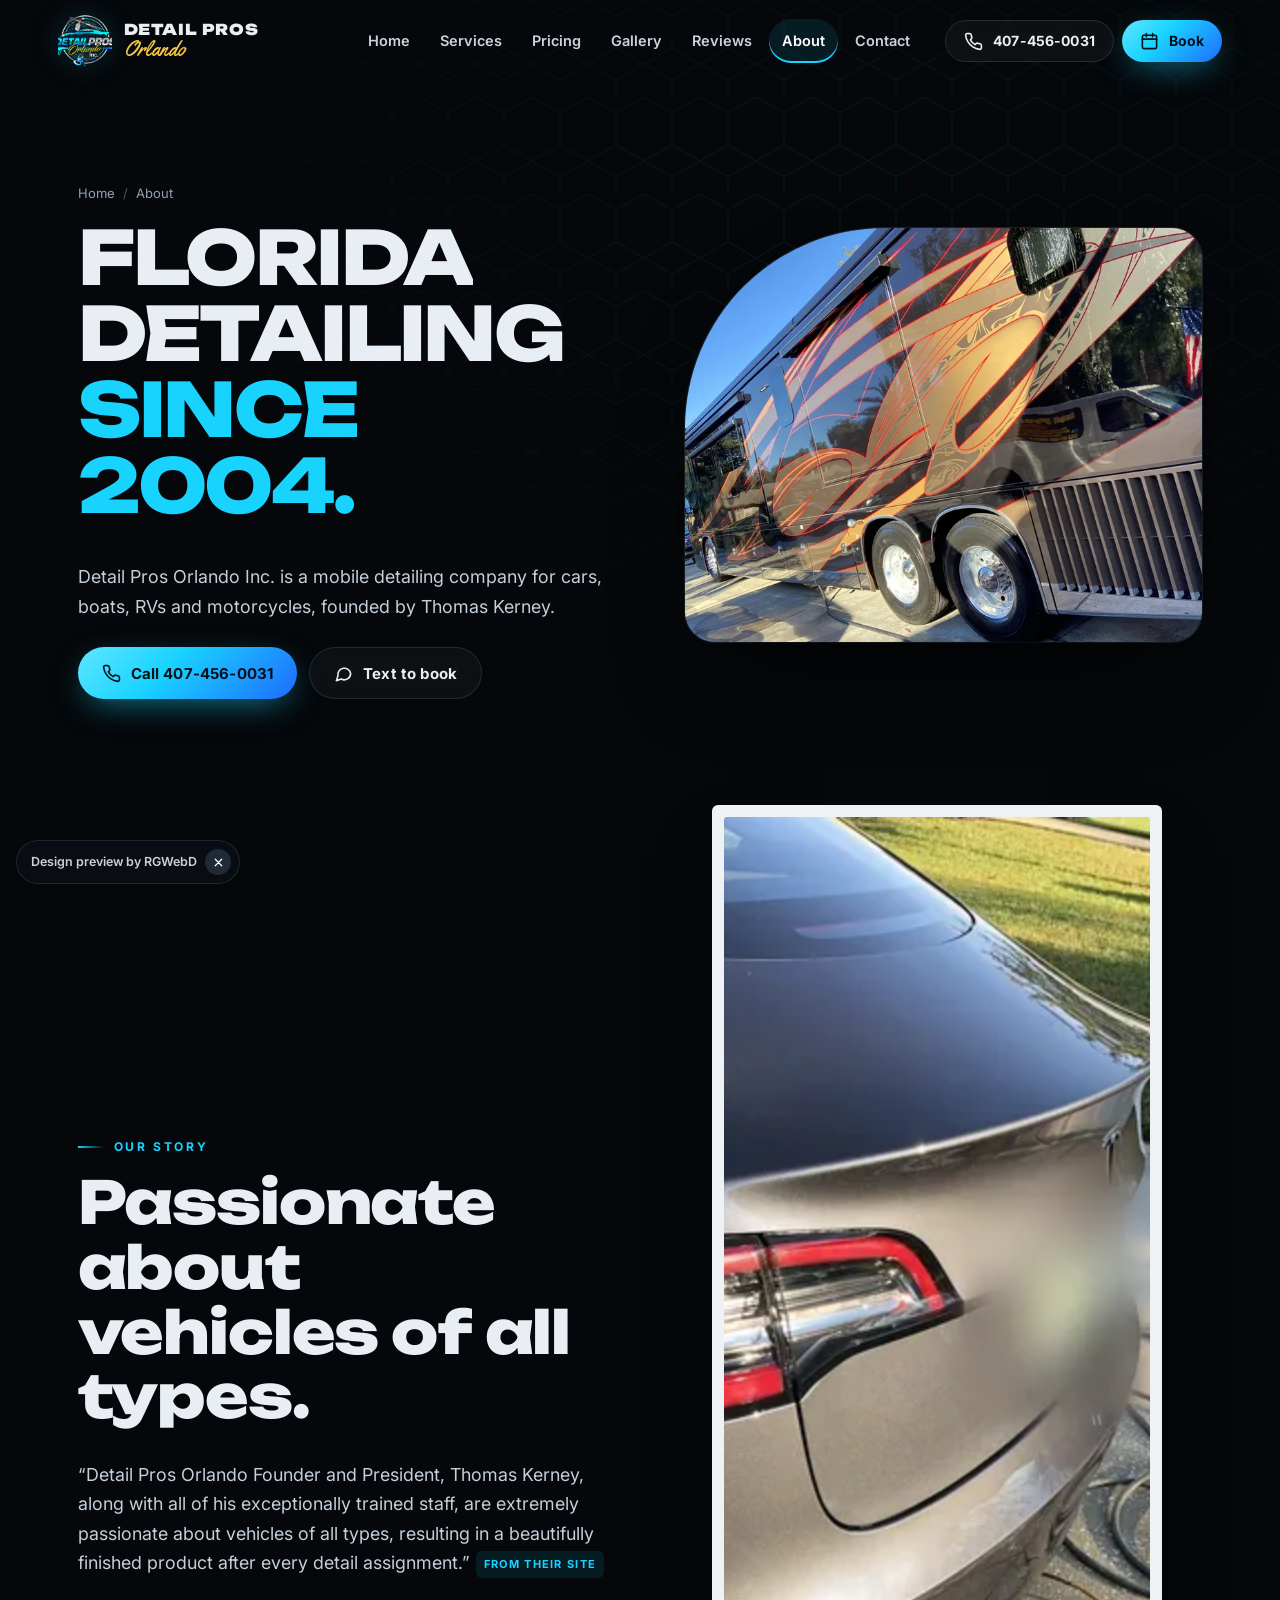
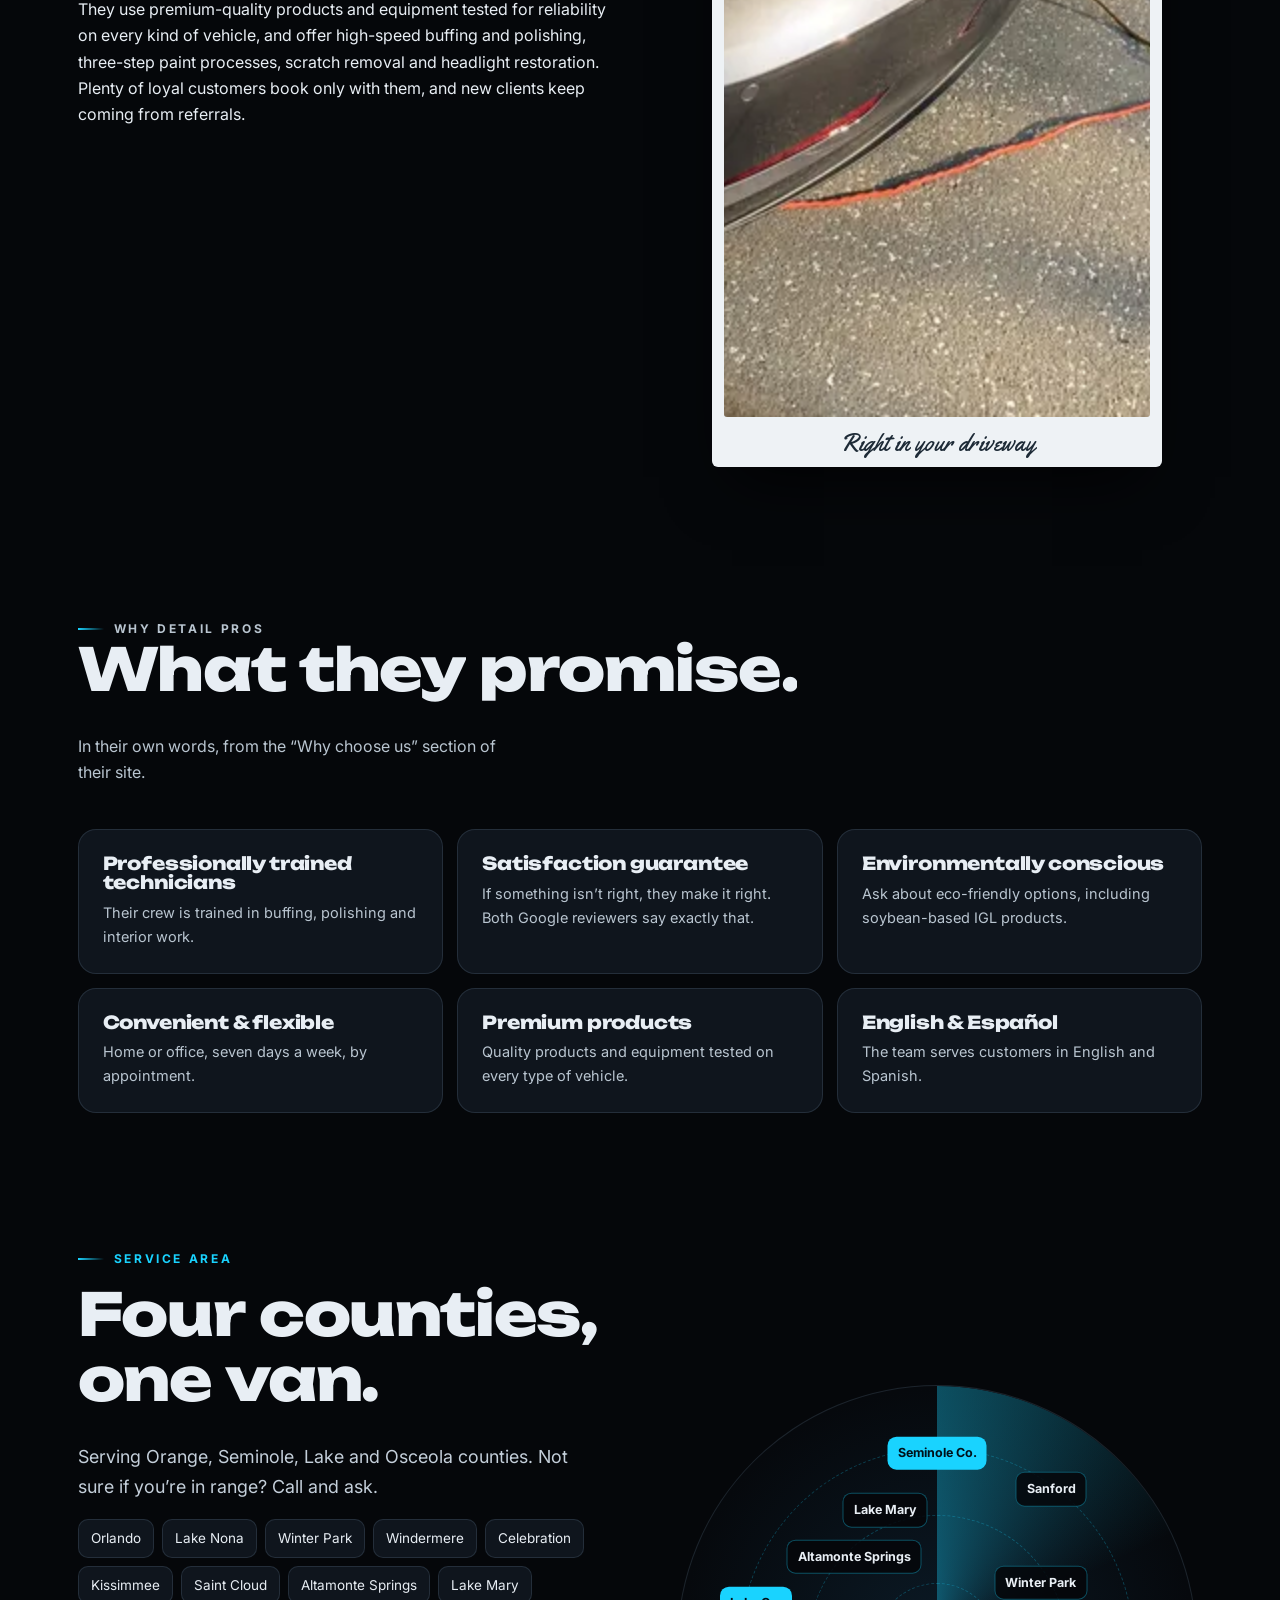
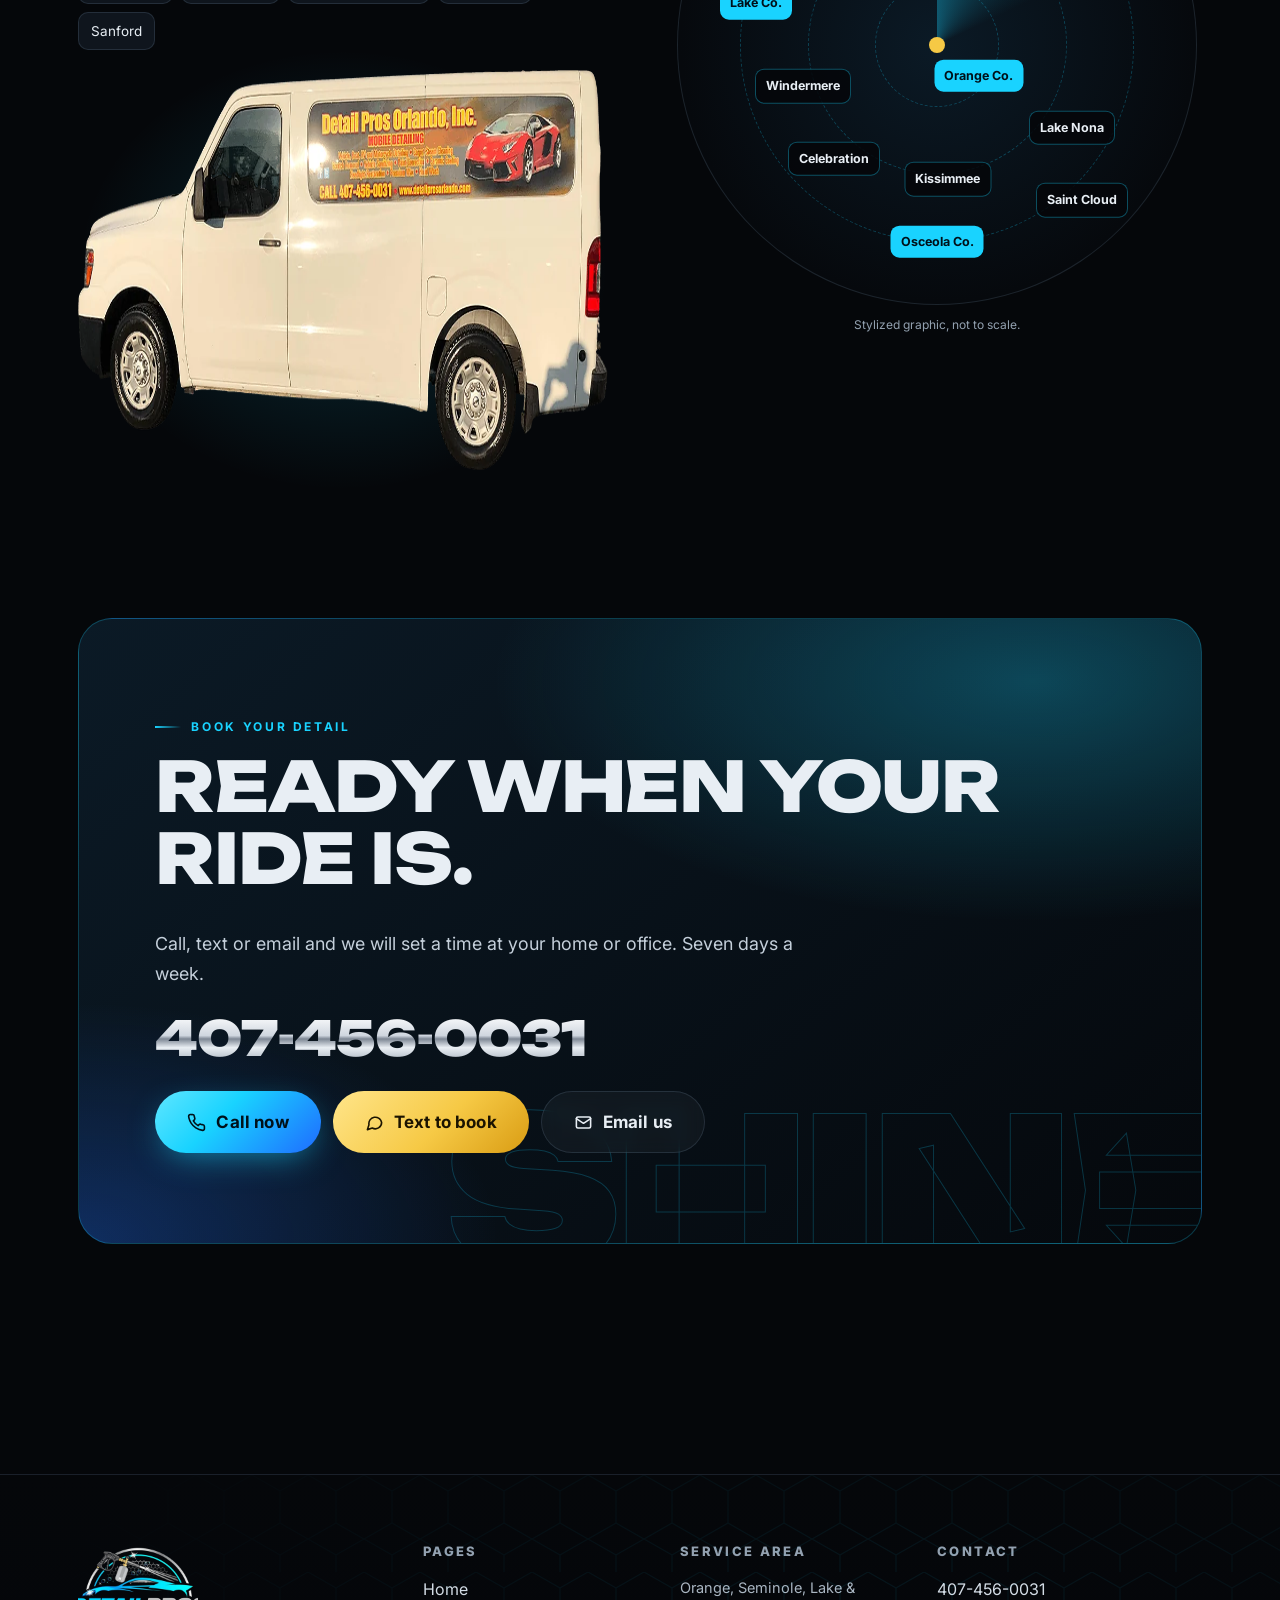
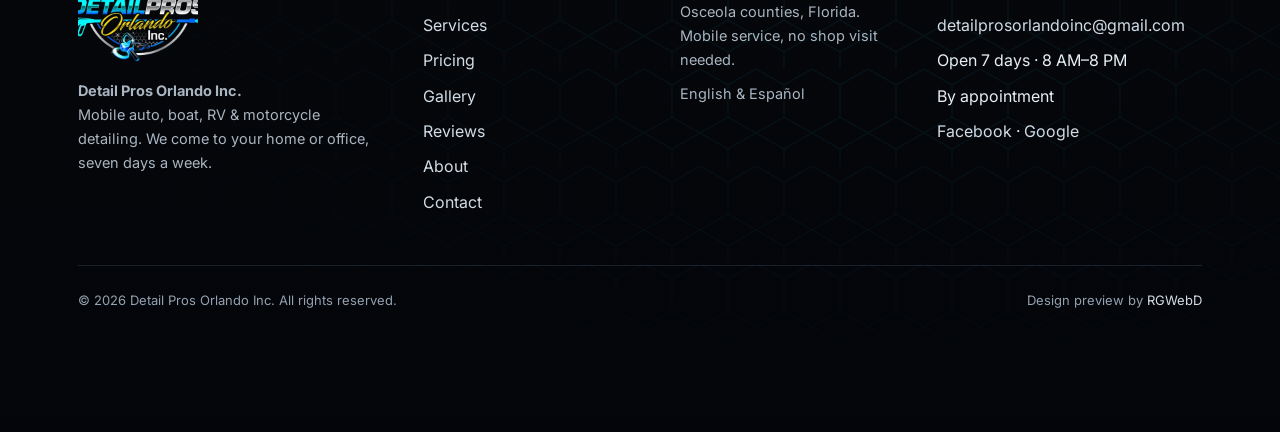
==== about.html @ 8eec7424 "Detail Pros Orlando redesign: first build" ====
<!doctype html><html lang="en"><head><meta charset="utf-8"><meta name="viewport" content="width=device-width,initial-scale=1,viewport-fit=cover">
<title>About Detail Pros Orlando Inc. | Mobile Detailing Since 2004</title><meta name="description" content="Detail Pros Orlando Inc., founded by Thomas Kerney, has offered mobile auto, boat, RV and motorcycle detailing in Florida since 2004, serving Orange, Seminole, Lake and Osceola counties."><link rel="canonical" href="https://rgwebd.github.io/detailprosorlando/about.html">
<meta name="theme-color" content="#05070a"><meta property="og:type" content="website"><meta property="og:site_name" content="Detail Pros Orlando Inc."><meta property="og:title" content="About Detail Pros Orlando Inc. | Mobile Detailing Since 2004"><meta property="og:description" content="Detail Pros Orlando Inc., founded by Thomas Kerney, has offered mobile auto, boat, RV and motorcycle detailing in Florida since 2004, serving Orange, Seminole, Lake and Osceola counties."><meta property="og:url" content="https://rgwebd.github.io/detailprosorlando/about.html"><meta property="og:image" content="https://rgwebd.github.io/detailprosorlando/assets/og-image.jpg"><meta property="og:image:width" content="1200"><meta property="og:image:height" content="630">
<meta name="twitter:card" content="summary_large_image"><meta name="twitter:title" content="About Detail Pros Orlando Inc. | Mobile Detailing Since 2004"><meta name="twitter:description" content="Detail Pros Orlando Inc., founded by Thomas Kerney, has offered mobile auto, boat, RV and motorcycle detailing in Florida since 2004, serving Orange, Seminole, Lake and Osceola counties."><meta name="twitter:image" content="https://rgwebd.github.io/detailprosorlando/assets/og-image.jpg">
<link rel="icon" href="favicon.ico" sizes="any"><link rel="icon" type="image/png" sizes="32x32" href="assets/brand/fav-32.png"><link rel="apple-touch-icon" href="apple-touch-icon.png">
<link rel="preconnect" href="https://fonts.googleapis.com"><link rel="preconnect" href="https://fonts.gstatic.com" crossorigin><link href="https://fonts.googleapis.com/css2?family=Inter:wght@400;500;600;700;800&family=Unbounded:wght@600;700;800;900&family=Yellowtail&display=swap" rel="stylesheet"><link rel="stylesheet" href="assets/styles.css"></head><body><a class="skip" href="#main">Skip to content</a><div class="prog" aria-hidden="true"></div>
<header class="hdr"><div class="hdr-in"><a class="brand" href="index.html" aria-label="Detail Pros Orlando Inc. home"><img src="assets/brand/logo-160.webp" width="160" height="160" alt="Detail Pros Orlando Inc. emblem"><span><b>DETAIL PROS</b><i>Orlando</i></span></a>
<nav class="nav" aria-label="Main"><a href="index.html">Home</a><a href="services.html">Services</a><a href="pricing.html">Pricing</a><a href="gallery.html">Gallery</a><a href="reviews.html">Reviews</a><a href="about.html" aria-current=page>About</a><a href="contact.html">Contact</a></nav><div class="ctas"><a class="btn sm gh" href="tel:+14074560031"><svg viewBox="0 0 24 24" fill="none" stroke="currentColor" stroke-width="2" stroke-linecap="round" stroke-linejoin="round" aria-hidden="true"><path d="M22 16.9v3a2 2 0 0 1-2.2 2 19.8 19.8 0 0 1-8.6-3.1 19.5 19.5 0 0 1-6-6A19.8 19.8 0 0 1 2.1 4.2 2 2 0 0 1 4.1 2h3a2 2 0 0 1 2 1.7c.1 1 .4 1.9.7 2.8a2 2 0 0 1-.5 2.1L8 9.9a16 16 0 0 0 6 6l1.3-1.3a2 2 0 0 1 2.1-.4c.9.3 1.8.6 2.8.7a2 2 0 0 1 1.7 2z"/></svg><span>407-456-0031</span></a><a class="btn sm pri" href="contact.html#quote"><svg viewBox="0 0 24 24" fill="none" stroke="currentColor" stroke-width="2" stroke-linecap="round" stroke-linejoin="round" aria-hidden="true"><rect x="3" y="4" width="18" height="17" rx="2"/><path d="M3 9h18M8 2v4M16 2v4"/></svg><span>Book</span></a></div>
<button class="burger" aria-label="Menu" aria-expanded="false" aria-controls="mnav"><span></span><span></span><span></span></button></div></header>
<div class="mnav" id="mnav"><a class="ml" href="index.html">Home</a><a class="ml" href="services.html">Services</a><a class="ml" href="pricing.html">Pricing</a><a class="ml" href="gallery.html">Gallery</a><a class="ml" href="reviews.html">Reviews</a><a class="ml" href="about.html" aria-current=page>About</a><a class="ml" href="contact.html">Contact</a><div class="ctas"><a class="btn mag pri" href="tel:+14074560031"><svg viewBox="0 0 24 24" fill="none" stroke="currentColor" stroke-width="2" stroke-linecap="round" stroke-linejoin="round" aria-hidden="true"><path d="M22 16.9v3a2 2 0 0 1-2.2 2 19.8 19.8 0 0 1-8.6-3.1 19.5 19.5 0 0 1-6-6A19.8 19.8 0 0 1 2.1 4.2 2 2 0 0 1 4.1 2h3a2 2 0 0 1 2 1.7c.1 1 .4 1.9.7 2.8a2 2 0 0 1-.5 2.1L8 9.9a16 16 0 0 0 6 6l1.3-1.3a2 2 0 0 1 2.1-.4c.9.3 1.8.6 2.8.7a2 2 0 0 1 1.7 2z"/></svg><span>Call 407-456-0031</span></a><a class="btn mag gh" href="sms:+14074560031?&body=Hi%20Detail%20Pros%21%20I%27d%20like%20to%20book%20a%20mobile%20detail.%20Vehicle%3A%20"><svg viewBox="0 0 24 24" fill="none" stroke="currentColor" stroke-width="2" stroke-linecap="round" stroke-linejoin="round" aria-hidden="true"><path d="M21 12a8 8 0 0 1-11.8 7L3 21l2-6.2A8 8 0 1 1 21 12z"/></svg><span>Text to book</span></a></div></div><main id="main"><section class="ph"><div class="hex" aria-hidden="true"></div><div class="wrap"><div><ol class="crumbs"><li><a href="index.html">Home</a></li><li aria-current="page">About</li></ol>
<h1 class="split-t">Florida detailing <span class="cy">since 2004.</span></h1><p class="lead" data-r style="--d:.2s">Detail Pros Orlando Inc. is a mobile detailing company for cars, boats, RVs and motorcycles, founded by Thomas Kerney.</p><div class="ctas" style="display:flex;flex-wrap:wrap;gap:12px;margin-top:26px"><a class="btn mag pri" href="tel:+14074560031"><svg viewBox="0 0 24 24" fill="none" stroke="currentColor" stroke-width="2" stroke-linecap="round" stroke-linejoin="round" aria-hidden="true"><path d="M22 16.9v3a2 2 0 0 1-2.2 2 19.8 19.8 0 0 1-8.6-3.1 19.5 19.5 0 0 1-6-6A19.8 19.8 0 0 1 2.1 4.2 2 2 0 0 1 4.1 2h3a2 2 0 0 1 2 1.7c.1 1 .4 1.9.7 2.8a2 2 0 0 1-.5 2.1L8 9.9a16 16 0 0 0 6 6l1.3-1.3a2 2 0 0 1 2.1-.4c.9.3 1.8.6 2.8.7a2 2 0 0 1 1.7 2z"/></svg><span>Call 407-456-0031</span></a><a class="btn mag gh" href="sms:+14074560031?&body=Hi%20Detail%20Pros%21%20I%27d%20like%20to%20book%20a%20mobile%20detail.%20Vehicle%3A%20"><svg viewBox="0 0 24 24" fill="none" stroke="currentColor" stroke-width="2" stroke-linecap="round" stroke-linejoin="round" aria-hidden="true"><path d="M21 12a8 8 0 0 1-11.8 7L3 21l2-6.2A8 8 0 1 1 21 12z"/></svg><span>Text to book</span></a></div></div>
<div class="phf" data-r="zoom"><img src="assets/img/w24-1600.webp" srcset="assets/img/w24-800.webp 800w, assets/img/w24-1600.webp 1600w" sizes="(max-width:1000px) 100vw, 50vw" width="1600" height="1200" alt="Copper and black swoosh graphics on a motorhome, freshly polished" fetchpriority="high" decoding="async" ></div></div></section>
<section class="sec" style="padding-top:20px"><div class="wrap split"><div data-r><p class="eb">Our story</p><h2 class="split-t">Passionate about vehicles of all types.</h2>
<p class="lead">“Detail Pros Orlando Founder and President, Thomas Kerney, along with all of his exceptionally trained staff, are extremely passionate about vehicles of all types, resulting in a beautifully finished product after every detail assignment.”<span class="fchip">From their site</span></p>
<p>They use premium-quality products and equipment tested for reliability on every kind of vehicle, and offer high-speed buffing and polishing, three-step paint processes, scratch removal and headlight restoration. Plenty of loyal customers book only with them, and new clients keep coming from referrals.</p></div>
<figure class="polaroid" data-r="zoom"><img src="assets/img/w28-1600.webp" srcset="assets/img/w28-800.webp 800w, assets/img/w28-1600.webp 1600w" sizes="(max-width:1000px) 90vw, 45vw" width="1600" height="1200" alt="Grey Tesla Model 3 with hoses and detailing gear on the driveway" loading="lazy" decoding="async" ><figcaption>Right in your driveway</figcaption></figure></div></section>
<section class="sec" style="padding-top:0"><div class="wrap"><div class="ttl"><div><p class="eb">Why Detail Pros</p><h2 class="split-t">What they promise.</h2></div><p>In their own words, from the “Why choose us” section of their site.</p></div><div class="why"><div data-r style="--d:0.00s"><h3>Professionally trained technicians</h3><p>Their crew is trained in buffing, polishing and interior work.</p></div><div data-r style="--d:0.06s"><h3>Satisfaction guarantee</h3><p>If something isn’t right, they make it right. Both Google reviewers say exactly that.</p></div><div data-r style="--d:0.12s"><h3>Environmentally conscious</h3><p>Ask about eco-friendly options, including soybean-based IGL products.</p></div><div data-r style="--d:0.18s"><h3>Convenient & flexible</h3><p>Home or office, seven days a week, by appointment.</p></div><div data-r style="--d:0.24s"><h3>Premium products</h3><p>Quality products and equipment tested on every type of vehicle.</p></div><div data-r style="--d:0.30s"><h3>English & Español</h3><p>The team serves customers in English and Spanish.</p></div></div></div></section>
<section class="sec" style="padding-top:0"><div class="wrap split"><div><p class="eb">Service area</p><h2 class="split-t">Four counties, one van.</h2><p class="lead">Serving Orange, Seminole, Lake and Osceola counties. Not sure if you’re in range? Call and ask.</p><ul class="cities"><li>Orlando</li><li>Lake Nona</li><li>Winter Park</li><li>Windermere</li><li>Celebration</li><li>Kissimmee</li><li>Saint Cloud</li><li>Altamonte Springs</li><li>Lake Mary</li><li>Sanford</li></ul>
<div class="vanpic" data-r><img src="assets/img/van-1000.webp" width="1000" height="400" alt="The white Detail Pros Orlando mobile detailing van" loading="lazy"></div></div>
<div data-r="zoom"><div class="radar" role="img" aria-label="Stylized service area graphic showing Orange, Seminole, Lake and Osceola counties around Orlando"><span class="rg" style="--i:12%"></span><span class="rg" style="--i:25%"></span><span class="rg" style="--i:38%"></span><span class="sw"></span><span class="ctr"></span><span class="ct co" style="--x:50%;--y:13%">Seminole Co.</span><span class="ct co" style="--x:15%;--y:42%">Lake Co.</span><span class="ct co" style="--x:58%;--y:56%">Orange Co.</span><span class="ct co" style="--x:50%;--y:88%">Osceola Co.</span><span class="ct" style="--x:72%;--y:20%">Sanford</span><span class="ct" style="--x:40%;--y:24%">Lake Mary</span><span class="ct" style="--x:34%;--y:33%">Altamonte Springs</span><span class="ct" style="--x:70%;--y:38%">Winter Park</span><span class="ct" style="--x:24%;--y:58%">Windermere</span><span class="ct" style="--x:76%;--y:66%">Lake Nona</span><span class="ct" style="--x:30%;--y:72%">Celebration</span><span class="ct" style="--x:52%;--y:76%">Kissimmee</span><span class="ct" style="--x:78%;--y:80%">Saint Cloud</span></div><p class="radar-cap">Stylized graphic, not to scale.</p></div></div></section>
<section class="sec" style="padding-top:0"><div class="wrap"><div class="cta" data-r="zoom"><canvas class="beads" data-n="55" aria-hidden="true"></canvas><span class="ghost" aria-hidden="true">SHINE</span>
<p class="eb">Book your detail</p><h2>Ready when your ride is.</h2><p class="lead">Call, text or email and we will set a time at your home or office. Seven days a week.</p><a class="big chrome" href="tel:+14074560031">407-456-0031</a>
<div class="ctas"><a class="btn mag pri xl" href="tel:+14074560031"><svg viewBox="0 0 24 24" fill="none" stroke="currentColor" stroke-width="2" stroke-linecap="round" stroke-linejoin="round" aria-hidden="true"><path d="M22 16.9v3a2 2 0 0 1-2.2 2 19.8 19.8 0 0 1-8.6-3.1 19.5 19.5 0 0 1-6-6A19.8 19.8 0 0 1 2.1 4.2 2 2 0 0 1 4.1 2h3a2 2 0 0 1 2 1.7c.1 1 .4 1.9.7 2.8a2 2 0 0 1-.5 2.1L8 9.9a16 16 0 0 0 6 6l1.3-1.3a2 2 0 0 1 2.1-.4c.9.3 1.8.6 2.8.7a2 2 0 0 1 1.7 2z"/></svg><span>Call now</span></a><a class="btn mag gold xl" href="sms:+14074560031?&body=Hi%20Detail%20Pros%21%20I%27d%20like%20to%20book%20a%20mobile%20detail.%20Vehicle%3A%20"><svg viewBox="0 0 24 24" fill="none" stroke="currentColor" stroke-width="2" stroke-linecap="round" stroke-linejoin="round" aria-hidden="true"><path d="M21 12a8 8 0 0 1-11.8 7L3 21l2-6.2A8 8 0 1 1 21 12z"/></svg><span>Text to book</span></a><a class="btn gh xl" href="mailto:detailprosorlandoinc@gmail.com?subject=Mobile%20detail%20request"><svg viewBox="0 0 24 24" fill="none" stroke="currentColor" stroke-width="2" stroke-linecap="round" stroke-linejoin="round" aria-hidden="true"><rect x="3" y="5" width="18" height="14" rx="2"/><path d="M3 7l9 6 9-6"/></svg><span>Email us</span></a></div></div></div></section></main><footer class="ft"><div class="hex" aria-hidden="true"></div><div class="wrap"><div class="ft-g">
<div><img class="lg" src="assets/brand/logo-360.webp" width="360" height="360" alt="Detail Pros Orlando Inc. logo" loading="lazy"><p><b>Detail Pros Orlando Inc.</b><br>Mobile auto, boat, RV &amp; motorcycle detailing. We come to your home or office, seven days a week.</p></div>
<div><h4>Pages</h4><ul><li><a href="index.html">Home</a></li><li><a href="services.html">Services</a></li><li><a href="pricing.html">Pricing</a></li><li><a href="gallery.html">Gallery</a></li><li><a href="reviews.html">Reviews</a></li><li><a href="about.html">About</a></li><li><a href="contact.html">Contact</a></li></ul></div>
<div><h4>Service area</h4><p>Orange, Seminole, Lake &amp; Osceola counties, Florida. Mobile service, no shop visit needed.</p><p>English &amp; Español</p></div>
<div><h4>Contact</h4><ul><li><a href="tel:+14074560031">407-456-0031</a></li><li><a href="mailto:detailprosorlandoinc@gmail.com">detailprosorlandoinc@gmail.com</a></li><li>Open 7 days · 8 AM–8 PM</li><li>By appointment</li><li><a href="https://www.facebook.com/p/Detail-Pros-Orlando-Inc-100091688833386/" rel="noopener" target="_blank">Facebook</a> · <a href="https://www.google.com/maps/place/?q=place_id:ChIJybDPJlnRWkIROPiOTczLTPM" rel="noopener" target="_blank">Google</a></li></ul></div>
</div><div class="ft-b"><span>© <span data-yr>2026</span> Detail Pros Orlando Inc. All rights reserved.</span><span>Design preview by <a href="https://github.com/RGWebD" rel="noopener">RGWebD</a></span></div></div></footer>
<div class="mbar" aria-label="Quick contact"><a class="btn mag pri" href="tel:+14074560031"><svg viewBox="0 0 24 24" fill="none" stroke="currentColor" stroke-width="2" stroke-linecap="round" stroke-linejoin="round" aria-hidden="true"><path d="M22 16.9v3a2 2 0 0 1-2.2 2 19.8 19.8 0 0 1-8.6-3.1 19.5 19.5 0 0 1-6-6A19.8 19.8 0 0 1 2.1 4.2 2 2 0 0 1 4.1 2h3a2 2 0 0 1 2 1.7c.1 1 .4 1.9.7 2.8a2 2 0 0 1-.5 2.1L8 9.9a16 16 0 0 0 6 6l1.3-1.3a2 2 0 0 1 2.1-.4c.9.3 1.8.6 2.8.7a2 2 0 0 1 1.7 2z"/></svg><span>Call</span></a><a class="btn mag gold" href="sms:+14074560031?&body=Hi%20Detail%20Pros%21%20I%27d%20like%20to%20book%20a%20mobile%20detail.%20Vehicle%3A%20"><svg viewBox="0 0 24 24" fill="none" stroke="currentColor" stroke-width="2" stroke-linecap="round" stroke-linejoin="round" aria-hidden="true"><path d="M21 12a8 8 0 0 1-11.8 7L3 21l2-6.2A8 8 0 1 1 21 12z"/></svg><span>Text to book</span></a></div>
<div class="demo" role="note">Design preview by RGWebD <button type="button" aria-label="Dismiss preview note"><svg viewBox="0 0 24 24" fill="none" stroke="currentColor" stroke-width="2.2" stroke-linecap="round" aria-hidden="true"><path d="M6 6l12 12M18 6L6 18"/></svg></button></div>
<script>document.querySelectorAll('[data-yr]').forEach(function(s){s.textContent=new Date().getFullYear()})</script>
<script src="assets/script.js" defer></script><script type="application/ld+json">{"@context": "https://schema.org", "@type": "AutoWash", "@id": "https://rgwebd.github.io/detailprosorlando/#business", "name": "Detail Pros Orlando Inc.", "url": "https://rgwebd.github.io/detailprosorlando/", "description": "Mobile auto, boat, RV and motorcycle detailing that comes to your home or office in the Orlando area, seven days a week.", "telephone": "+1-407-456-0031", "email": "detailprosorlandoinc@gmail.com", "logo": "https://rgwebd.github.io/detailprosorlando/assets/brand/logo-512.png", "image": ["https://rgwebd.github.io/detailprosorlando/assets/og-image.jpg", "https://rgwebd.github.io/detailprosorlando/assets/img/w19-1600.webp"], "address": {"@type": "PostalAddress", "addressLocality": "Orlando", "addressRegion": "FL", "addressCountry": "US"}, "areaServed": [{"@type": "AdministrativeArea", "name": "Orange County, FL"}, {"@type": "AdministrativeArea", "name": "Seminole County, FL"}, {"@type": "AdministrativeArea", "name": "Lake County, FL"}, {"@type": "AdministrativeArea", "name": "Osceola County, FL"}, {"@type": "City", "name": "Orlando, FL"}, {"@type": "City", "name": "Lake Nona, FL"}, {"@type": "City", "name": "Winter Park, FL"}, {"@type": "City", "name": "Windermere, FL"}, {"@type": "City", "name": "Celebration, FL"}, {"@type": "City", "name": "Kissimmee, FL"}, {"@type": "City", "name": "Saint Cloud, FL"}, {"@type": "City", "name": "Altamonte Springs, FL"}, {"@type": "City", "name": "Lake Mary, FL"}, {"@type": "City", "name": "Sanford, FL"}], "openingHoursSpecification": [{"@type": "OpeningHoursSpecification", "dayOfWeek": ["Monday", "Tuesday", "Wednesday", "Thursday", "Friday", "Saturday", "Sunday"], "opens": "08:00", "closes": "20:00"}], "sameAs": ["https://www.facebook.com/p/Detail-Pros-Orlando-Inc-100091688833386/", "https://www.google.com/maps/place/?q=place_id:ChIJybDPJlnRWkIROPiOTczLTPM"], "knowsLanguage": ["en", "es"], "paymentAccepted": "Credit card, debit card, NFC mobile payments", "foundingDate": "2004", "founder": {"@type": "Person", "name": "Thomas Kerney", "jobTitle": "Founder and President"}, "priceRange": "$16–$279.95"}</script><script type="application/ld+json">{"@context": "https://schema.org", "@type": "BreadcrumbList", "itemListElement": [{"@type": "ListItem", "position": 1, "name": "Home", "item": "https://rgwebd.github.io/detailprosorlando/"}, {"@type": "ListItem", "position": 2, "name": "About", "item": "https://rgwebd.github.io/detailprosorlando/about.html"}]}</script></body></html>
---- assets/styles.css ----
/* Detail Pros Orlando – RGWebD premium redesign. Gloss black · electric cyan · chrome · Orlando gold */
:root{--ink:#05070a;--ink2:#0a0e14;--panel:#0f151d;--panel2:#141c26;--line:rgba(160,200,230,.14);--cyan:#19d3ff;--blue:#1f6bff;--gold:#f6c945;--chrome:#cfd6df;--tx:#e8eef4;--mu:#93a1b0;
--fd:'Unbounded',system-ui,sans-serif;--fb:'Inter',system-ui,sans-serif;--fs:'Yellowtail',cursive;--r:22px;--pad:clamp(18px,4.5vw,64px);--max:1240px}
*,*::before,*::after{box-sizing:border-box}
[hidden]{display:none!important}
html{scroll-behavior:smooth;-webkit-text-size-adjust:100%}
body{margin:0;background:var(--ink);color:var(--tx);font:16px/1.65 var(--fb);overflow-x:hidden}
img{max-width:100%;display:block}
a{color:inherit}
p a:not(.btn),.lk{color:var(--cyan);text-underline-offset:3px}
h1,h2,h3,h4{font-family:var(--fd);font-weight:800;line-height:1.04;letter-spacing:-.02em;margin:0 0 .5em}
h2{font-size:clamp(30px,4.6vw,62px)}
h3{font-size:clamp(20px,2vw,26px);letter-spacing:-.01em}
.sr{position:absolute!important;width:1px;height:1px;overflow:hidden;clip:rect(0 0 0 0);white-space:nowrap}
.skip{position:fixed;left:12px;top:-60px;z-index:200;background:var(--cyan);color:#001;padding:10px 16px;border-radius:10px;font-weight:700}
.skip:focus{top:12px}
.wrap{max-width:var(--max);margin:0 auto;padding:0 var(--pad)}
section{position:relative}
.sec{padding:clamp(72px,10vw,140px) 0}
.eb{display:inline-flex;align-items:center;gap:10px;font:700 12px/1 var(--fb);letter-spacing:.22em;text-transform:uppercase;color:var(--cyan);margin-bottom:18px}
.eb::before{content:"";width:26px;height:2px;background:linear-gradient(90deg,var(--cyan),transparent)}
.lead{font-size:clamp(17px,1.4vw,20px);color:#c4cfda;max-width:640px}
.scr{font-family:var(--fs);font-weight:400;color:var(--gold);letter-spacing:0;text-transform:none}
.mu{color:var(--mu)}
.hex{position:absolute;inset:0;pointer-events:none;opacity:.07;background-image:url("data:image/svg+xml,%3Csvg xmlns='http://www.w3.org/2000/svg' width='56' height='97' viewBox='0 0 56 97'%3E%3Cpath d='M28 0l28 16v32L28 64 0 48V16zM28 64l28 16v32M28 64L0 80v32' fill='none' stroke='%2319d3ff' stroke-width='1.2'/%3E%3C/svg%3E");background-size:56px 97px;-webkit-mask-image:radial-gradient(ellipse at 70% 30%,#000 10%,transparent 70%);mask-image:radial-gradient(ellipse at 70% 30%,#000 10%,transparent 70%)}
/* sheen text */
.sheen{background:linear-gradient(100deg,#f5f8fb 0%,#f5f8fb 38%,#ffffff 45%,#9fe9ff 48%,#ffffff 51%,#f5f8fb 58%,#c9d2dc 100%);background-size:260% 100%;-webkit-background-clip:text;background-clip:text;color:transparent;animation:sheen 5.5s cubic-bezier(.6,0,.2,1) infinite}
@keyframes sheen{0%{background-position:120% 0}55%,100%{background-position:-60% 0}}
.cy{color:var(--cyan)}
.chrome{background:linear-gradient(180deg,#fff 0%,#cfd6df 45%,#7d8794 52%,#e9eef3 70%,#aab4bf 100%);-webkit-background-clip:text;background-clip:text;color:transparent}
/* buttons */
.btn{--bg:var(--panel2);display:inline-flex;align-items:center;justify-content:center;gap:10px;min-height:52px;padding:0 24px;border-radius:999px;border:1px solid var(--line);background:var(--bg);color:var(--tx);font:700 15px/1 var(--fb);letter-spacing:.01em;text-decoration:none;cursor:pointer;position:relative;overflow:hidden;transition:transform .25s,box-shadow .25s,background .25s;white-space:nowrap;max-width:100%}
.btn svg{width:19px;height:19px;flex:none}
.btn::after{content:"";position:absolute;inset:-2px;background:linear-gradient(110deg,transparent 30%,rgba(255,255,255,.55) 48%,transparent 62%);transform:translateX(-120%);transition:transform .7s}
.btn:hover::after,.btn:focus-visible::after{transform:translateX(120%)}
.btn:hover{transform:translateY(-2px)}
.btn.pri{background:linear-gradient(135deg,#5fe6ff,var(--cyan) 40%,var(--blue));color:#00111a;border:0;box-shadow:0 10px 34px -10px rgba(25,211,255,.65)}
.btn.gold{background:linear-gradient(135deg,#ffe58a,var(--gold) 55%,#d99c13);color:#1b1300;border:0}
.btn.gh{background:rgba(255,255,255,.04);backdrop-filter:blur(8px)}
.btn.sm{min-height:42px;padding:0 18px;font-size:14px}
.btn.xl{min-height:62px;padding:0 32px;font-size:17px}
:focus-visible{outline:3px solid var(--gold);outline-offset:3px}
/* progress */
.prog{position:fixed;left:0;top:0;height:3px;width:100%;z-index:120;background:linear-gradient(90deg,var(--blue),var(--cyan),#fff);transform-origin:0 50%;transform:scaleX(0)}
/* header */
.hdr{position:fixed;inset:0 0 auto;z-index:100;transition:background .3s,box-shadow .3s,transform .3s}
.hdr.sc{background:rgba(5,7,10,.72);backdrop-filter:blur(16px) saturate(1.4);box-shadow:0 1px 0 var(--line)}
.hdr-in{max-width:1400px;margin:0 auto;display:flex;align-items:center;gap:22px;padding:14px var(--pad)}
.brand{display:flex;align-items:center;gap:12px;text-decoration:none;flex:none}
.brand img{width:54px;height:54px;filter:drop-shadow(0 0 14px rgba(25,211,255,.35))}
.brand b{display:block;font:900 15px/1 var(--fd);letter-spacing:.04em}
.brand i{display:block;font:400 21px/1 var(--fs);color:var(--gold);margin-top:2px}
.nav{display:flex;gap:4px;margin-left:auto}
.nav a{padding:10px 13px;border-radius:999px;font-weight:600;font-size:14.5px;text-decoration:none;color:#c9d4de;transition:color .2s,background .2s}
.nav a:hover,.nav a[aria-current=page]{color:#fff;background:rgba(25,211,255,.1)}
.nav a[aria-current=page]{box-shadow:inset 0 -2px 0 var(--cyan)}
.hdr .ctas{display:flex;gap:8px}
.burger{display:none;margin-left:auto;width:48px;height:48px;border-radius:14px;border:1px solid var(--line);background:rgba(255,255,255,.05);color:#fff;cursor:pointer;place-items:center}
.burger span{display:block;width:20px;height:2px;background:currentColor;margin:4px auto;transition:transform .3s,opacity .3s}
.burger[aria-expanded=true] span:nth-child(1){transform:translateY(6px) rotate(45deg)}
.burger[aria-expanded=true] span:nth-child(2){opacity:0}
.burger[aria-expanded=true] span:nth-child(3){transform:translateY(-6px) rotate(-45deg)}
.mnav{position:fixed;inset:0;z-index:99;background:rgba(5,7,10,.97);backdrop-filter:blur(10px);display:flex;flex-direction:column;justify-content:center;gap:6px;padding:90px 28px 40px;visibility:hidden;opacity:0;transition:opacity .3s,visibility .3s}
.mnav.open{visibility:visible;opacity:1}
.mnav a.ml{font:800 30px/1.15 var(--fd);text-decoration:none;padding:8px 0;color:#dfe8f0}
.mnav a.ml[aria-current=page]{color:var(--cyan)}
.mnav .ctas{display:flex;flex-direction:column;gap:10px;margin-top:22px}
.mnav .ctas .btn{flex:none;width:100%}
@media (max-width:1100px){.nav,.hdr .ctas{display:none}.burger{display:grid}}
/* intro foam wipe */
#foam{position:fixed;inset:0;z-index:300;pointer-events:auto;overflow:hidden}
#foam .fm{position:absolute;inset:0;background:
radial-gradient(circle at 20% 30%,rgba(255,255,255,.95) 0 6%,transparent 6.5%),radial-gradient(circle at 70% 60%,#fff 0 9%,transparent 9.5%),radial-gradient(circle at 45% 80%,#f2fbff 0 7%,transparent 7.5%),
radial-gradient(circle,rgba(255,255,255,.0) 0 40%,rgba(160,215,240,.55) 41%,rgba(255,255,255,.9) 46%,transparent 50%) 0 0/46px 46px,
radial-gradient(circle,rgba(255,255,255,.0) 0 40%,rgba(150,205,235,.5) 42%,rgba(255,255,255,.95) 47%,transparent 52%) 13px 21px/29px 29px,
radial-gradient(circle,rgba(255,255,255,.0) 0 38%,rgba(170,220,245,.6) 40%,#fff 45%,transparent 50%) 7px 5px/71px 71px,
linear-gradient(160deg,#eef9ff,#cfeaf7 60%,#e8f6fd);clip-path:inset(0 0 0 0);animation:fwipe 1.25s .55s cubic-bezier(.7,0,.25,1) forwards}
#foam .fl{position:absolute;left:50%;top:50%;width:min(240px,50vw);transform:translate(-50%,-50%);animation:fpop .5s ease-out both}
#foam .fl img{width:100%;height:auto;filter:drop-shadow(0 20px 40px rgba(0,60,90,.35))}
#foam .blade{position:absolute;top:-5%;bottom:-5%;left:0;width:26px;background:linear-gradient(90deg,#0a1520,#1c2c3a 40%,var(--cyan) 46%,#0a1520 54%,#0b1218);box-shadow:0 0 40px rgba(25,211,255,.6),-30px 0 60px rgba(255,255,255,.7);transform:translateX(-40px) skewX(-6deg);animation:fblade 1.25s .55s cubic-bezier(.7,0,.25,1) forwards}
#foam.done{opacity:0;visibility:hidden;transition:opacity .25s,visibility .25s}
@keyframes fwipe{to{clip-path:inset(0 0 0 100%)}}
@keyframes fblade{to{transform:translateX(calc(100vw + 40px)) skewX(-6deg)}}
@keyframes fpop{from{transform:translate(-50%,-50%) scale(.6);opacity:0}}
/* hero (home) */
.hero{min-height:100svh;display:grid;align-items:center;overflow:hidden;isolation:isolate;background:radial-gradient(1200px 700px at 10% 110%,rgba(31,107,255,.22),transparent 60%),var(--ink)}
.hero-ph{position:absolute;inset:0 0 0 34%;container-type:size;overflow:hidden;z-index:-2;clip-path:url(#wave)}
.hero-ph .fit{position:absolute;left:50%;top:50%;width:max(100cqw,133.34cqh);aspect-ratio:4/3;transform:translate(-50%,-50%)}
.hero-ph .fit img{width:100%;height:100%;object-fit:cover;animation:kb 22s ease-in-out infinite alternate;transform-origin:60% 50%}
@keyframes kb{to{transform:scale(1.08) translate(-1.5%,-1%)}}
.hero-ph::after{content:"";position:absolute;inset:0;background:linear-gradient(90deg,var(--ink) 0%,rgba(5,7,10,.55) 18%,rgba(5,7,10,.05) 45%,transparent 70%),linear-gradient(0deg,rgba(5,7,10,.65),transparent 30%);pointer-events:none}
canvas.beads{position:absolute;inset:0;width:100%;height:100%;z-index:-1;pointer-events:none}
.hero-cp{position:relative;max-width:var(--max);margin:0 auto;padding:120px var(--pad) 90px;width:100%}
.hero-cp>div{max-width:660px}
.hero h1{font-size:clamp(44px,6.6vw,104px);line-height:.95;letter-spacing:-.035em;margin-bottom:22px;text-transform:uppercase}
.hero h1 .scr{display:block;font-size:.62em;line-height:1;margin:.12em 0 .02em;text-transform:none;letter-spacing:0}
.hero .ctas{display:flex;flex-wrap:wrap;gap:12px;margin:30px 0 26px}
.chips{display:flex;flex-wrap:wrap;gap:10px}
.chip{display:inline-flex;align-items:center;gap:8px;padding:9px 14px;border-radius:999px;background:rgba(10,14,20,.7);border:1px solid var(--line);font-size:13.5px;font-weight:600;backdrop-filter:blur(10px)}
.chip .dot{width:9px;height:9px;border-radius:50%;background:#8a96a3;box-shadow:0 0 0 0 currentColor}
.open .dot{background:#2ee59d;animation:ping 2s infinite;color:rgba(46,229,157,.6)}
.closed .dot{background:#ff5d5d}
@keyframes ping{0%{box-shadow:0 0 0 0 currentColor}80%,100%{box-shadow:0 0 0 9px transparent}}
.chip .st{color:var(--gold);letter-spacing:1px}
/* hotspots */
.hs{position:absolute;left:var(--x);top:var(--y);z-index:3;transform:translate(-50%,-50%)}
.hs button{width:34px;height:34px;border-radius:50%;border:2px solid #fff;background:rgba(25,211,255,.85);color:#00111a;font:900 16px/1 var(--fb);cursor:pointer;box-shadow:0 0 0 6px rgba(25,211,255,.25),0 8px 20px rgba(0,0,0,.5);animation:hsp 2.6s infinite}
@keyframes hsp{50%{box-shadow:0 0 0 12px rgba(25,211,255,.08),0 8px 20px rgba(0,0,0,.5)}}
.hs .lbl{position:absolute;left:44px;top:50%;transform:translateY(-50%) scale(.96);width:max-content;max-width:230px;padding:10px 14px;border-radius:14px;background:rgba(5,7,10,.88);border:1px solid rgba(25,211,255,.35);font-size:13.5px;line-height:1.4;opacity:0;visibility:hidden;transition:opacity .25s,transform .25s,visibility .25s;backdrop-filter:blur(8px)}
.hs.rev .lbl{left:auto;right:44px}
.hs:hover .lbl,.hs.on .lbl,.hs button:focus-visible+.lbl{opacity:1;visibility:visible;transform:translateY(-50%)}
.hs .lbl b{display:block;color:var(--cyan);font-size:12px;letter-spacing:.12em;text-transform:uppercase}
/* marquee */
.mq{overflow:hidden;border-block:1px solid var(--line);background:linear-gradient(90deg,#071019,#0b1622,#071019);padding:20px 0}
.mq-t{display:flex;gap:46px;width:max-content;animation:mq 46s linear infinite}
.mq span{font:800 clamp(18px,2vw,26px)/1 var(--fd);letter-spacing:-.01em;white-space:nowrap;display:inline-flex;align-items:center;gap:46px;text-transform:uppercase}
.mq span::after{content:"";width:12px;height:16px;background:var(--cyan);clip-path:path("M6 0C6 0 0 7 0 10.5A6 6 0 0 0 12 10.5C12 7 6 0 6 0Z");opacity:.9}
.mq span:nth-child(3n) {color:transparent;-webkit-text-stroke:1.2px #8fdcff}
@keyframes mq{to{transform:translateX(-50%)}}
/* ride switcher */
.ride{display:grid;grid-template-columns:1.15fr 1fr;gap:clamp(28px,5vw,70px);align-items:center}
.ride>*{min-width:0}
.ride-tabs{display:flex;gap:6px;padding:6px;border-radius:999px;background:var(--panel);border:1px solid var(--line);position:relative;margin-bottom:28px;width:max-content;max-width:100%}
.ride-tabs button{position:relative;z-index:1;border:0;background:none;color:#b8c4cf;font:700 14px/1 var(--fb);padding:13px 18px;border-radius:999px;cursor:pointer;transition:color .3s}
.ride-tabs button[aria-selected=true]{color:#00111a}
.ride-ind{position:absolute;top:6px;bottom:6px;left:0;width:0;border-radius:999px;background:linear-gradient(135deg,#7beaff,var(--cyan));box-shadow:0 0 24px rgba(25,211,255,.5);transition:transform .45s cubic-bezier(.6,0,.2,1),width .45s cubic-bezier(.6,0,.2,1)}
.ride-stage{position:relative;aspect-ratio:4/3;border-radius:30px;overflow:hidden;background:var(--panel);box-shadow:0 40px 80px -30px rgba(0,0,0,.8),0 0 0 1px var(--line)}
.ride-stage img{position:absolute;inset:0;width:100%;height:100%;object-fit:cover;opacity:0;transform:scale(1.06);transition:opacity .6s,transform 1.2s cubic-bezier(.2,.7,.2,1)}
.ride-stage img.on{opacity:1;transform:none}
.ride-stage::after{content:"";position:absolute;inset:0;background:linear-gradient(115deg,transparent 35%,rgba(255,255,255,.22) 47%,transparent 58%);transform:translateX(-100%);pointer-events:none}
.ride-stage.flash::after{animation:sweep 1s ease-out}
@keyframes sweep{to{transform:translateX(100%)}}
.ride-pn h3{font-size:clamp(26px,3vw,40px)}
.ride-pn blockquote{margin:0 0 18px;padding-left:16px;border-left:2px solid var(--cyan);color:#cdd7e1;font-size:17px}
.ride-pn blockquote cite{display:block;font-size:12px;color:var(--mu);font-style:normal;margin-top:6px;letter-spacing:.08em;text-transform:uppercase}
.tags{display:flex;flex-wrap:wrap;gap:8px;margin:0 0 24px;padding:0;list-style:none}
.tags li{padding:7px 12px;border-radius:10px;background:rgba(25,211,255,.08);border:1px solid rgba(25,211,255,.2);font-size:13.5px;font-weight:600}
/* van band */
.vanb{overflow:hidden;background:linear-gradient(180deg,var(--ink),#08121c 55%,var(--ink));padding:clamp(70px,9vw,120px) 0 0}
.vanb .wrap{display:grid;grid-template-columns:1fr 1fr;gap:40px;align-items:end}
.vroad{position:relative;height:clamp(200px,24vw,330px);margin-top:30px}
.vroad::before{content:"";position:absolute;left:0;right:0;bottom:22px;height:64px;background:linear-gradient(180deg,#141b23,#0b1016);border-top:1px solid #29323c}
.vroad::after{content:"";position:absolute;left:0;right:0;bottom:52px;height:4px;background:repeating-linear-gradient(90deg,var(--gold) 0 46px,transparent 46px 92px);opacity:.75;animation:dash 1.2s linear infinite;animation-play-state:paused}
.vanb.go .vroad::after{animation-play-state:running}
@keyframes dash{to{background-position:-92px 0}}
.van{position:absolute;bottom:40px;left:50%;width:min(620px,70vw);transform:translateX(-160vw);transition:transform 2.4s cubic-bezier(.15,.75,.25,1)}
.vanb.in .van{transform:translateX(-50%)}
.van img{width:100%;height:auto;filter:drop-shadow(0 18px 18px rgba(0,0,0,.6))}
.van .spray{position:absolute;left:-6%;bottom:12%;width:30%;height:60%;pointer-events:none}
.van .spray i{position:absolute;width:8px;height:10px;border-radius:50% 50% 50% 50%/60% 60% 40% 40%;background:radial-gradient(circle at 35% 30%,#fff,var(--cyan) 50%,rgba(25,211,255,.2));opacity:0}
.vanb.in .van .spray i{animation:spr 1.4s ease-out forwards}
@keyframes spr{0%{opacity:0;transform:translate(0,0)}15%{opacity:1}100%{opacity:0;transform:translate(var(--dx),var(--dy))}}
.cnty{display:flex;flex-wrap:wrap;gap:10px;margin-top:22px}
.cnty span{padding:10px 16px;border-radius:12px;background:var(--panel);border:1px solid var(--line);font-weight:700;font-size:14px}
.cnty span b{color:var(--cyan)}
/* polish */
.pol{display:grid;grid-template-columns:1fr 1.25fr;gap:clamp(28px,5vw,70px);align-items:center}
.pol>*{min-width:0}
.pol-st{position:relative;border-radius:28px;overflow:hidden;aspect-ratio:4/3;background:#0b0f15;box-shadow:0 40px 90px -30px rgba(0,0,0,.85),0 0 0 1px var(--line);touch-action:none;cursor:grab}
.pol-st img,.pol-st canvas{position:absolute;inset:0;width:100%;height:100%;object-fit:cover}
.pol-st .tag{position:absolute;left:14px;bottom:14px;padding:8px 12px;border-radius:10px;background:rgba(5,7,10,.8);font-size:12.5px;font-weight:600;pointer-events:none}
.pol-meter{margin:22px 0;display:flex;align-items:center;gap:14px}
.pol-meter .bar{flex:1;height:10px;border-radius:10px;background:var(--panel2);overflow:hidden}
.pol-meter .bar i{display:block;height:100%;width:0;background:linear-gradient(90deg,var(--blue),var(--cyan),#fff);transition:width .3s}
.pol-meter b{font:800 22px/1 var(--fd);min-width:72px;text-align:right}
.pol .ctas{display:flex;gap:10px;flex-wrap:wrap}
.note{font-size:13px;color:var(--mu)}
/* odometer stats */
.stats{display:grid;grid-template-columns:repeat(4,1fr);gap:16px}
.stat{padding:28px 24px;border-radius:var(--r);background:linear-gradient(160deg,var(--panel2),var(--ink2));border:1px solid var(--line);position:relative;overflow:hidden}
.stat::before{content:"";position:absolute;inset:0 0 auto;height:2px;background:linear-gradient(90deg,transparent,var(--cyan),transparent)}
.odo{display:flex;font:900 clamp(40px,4.6vw,64px)/1 var(--fd);letter-spacing:-.03em;height:1em;overflow:hidden}
.odo .col{display:flex;flex-direction:column;transition:transform 1.8s cubic-bezier(.2,.8,.15,1)}
.odo .col span{height:1em;line-height:1em}
.odo .fx{line-height:1em}
.stat p{margin:12px 0 0;color:#b9c5d0;font-size:14.5px;line-height:1.45}
.stat small{display:inline-block;margin-top:10px;font-size:11px;letter-spacing:.14em;text-transform:uppercase;color:var(--gold)}
/* package cards */
.pks{display:grid;grid-template-columns:repeat(3,1fr);gap:18px;perspective:1200px}
.pk{position:relative;padding:34px 28px 30px;border-radius:26px;background:linear-gradient(165deg,#121a24,#070a0f 70%);border:1px solid var(--line);transform-style:preserve-3d;transition:transform .3s ease-out,border-color .3s;overflow:hidden;display:flex;flex-direction:column}
.pk::after{content:"";position:absolute;inset:0;background:radial-gradient(400px 220px at var(--mx,50%) var(--my,0%),rgba(25,211,255,.18),transparent 60%);pointer-events:none}
.pk:hover{border-color:rgba(25,211,255,.45)}
.pk.feat{background:linear-gradient(165deg,#0b2333,#06111a 60%,#05070a);border-color:rgba(25,211,255,.5)}
.pk .bd{position:absolute;top:18px;right:18px;padding:6px 10px;border-radius:8px;background:var(--gold);color:#1b1300;font:800 11px/1 var(--fb);letter-spacing:.1em;text-transform:uppercase}
.pk h3{margin-bottom:6px}
.pk .pr{font:900 clamp(38px,3.6vw,50px)/1 var(--fd);letter-spacing:-.03em;margin:16px 0 4px}
.pk .pr sup{font-size:.42em;vertical-align:.95em;margin-right:2px}
.pk .pr small{font:600 13px var(--fb);color:var(--mu);letter-spacing:0;display:block;margin-bottom:6px}
.pk ul{list-style:none;margin:18px 0 26px;padding:0;display:grid;gap:9px;font-size:14.5px;color:#c7d1db}
.pk li{display:flex;gap:10px;align-items:flex-start}
.pk li::before{content:"";flex:none;width:9px;height:12px;margin-top:6px;background:var(--cyan);clip-path:path("M4.5 0C4.5 0 0 5.2 0 7.8A4.5 4.5 0 0 0 9 7.8C9 5.2 4.5 0 4.5 0Z")}
.pk .btn{margin-top:auto}
/* reviews */
.rvw{position:relative}
.rvw-vp{overflow:hidden;border-radius:28px}
.rvw-tr{display:flex;transition:transform .7s cubic-bezier(.6,0,.2,1)}
.rvw-s{flex:0 0 100%;min-width:0;padding:clamp(28px,4vw,56px);background:linear-gradient(150deg,#0d1620,#070a0f);border:1px solid var(--line);border-radius:28px}
.rvw-s q{display:block;font:600 clamp(19px,2.1vw,28px)/1.4 var(--fb);quotes:"“" "”";color:#eef3f7}
.rvw-s q::before{content:"“";display:block;font:900 90px/0.6 var(--fd);color:var(--cyan);margin-bottom:18px}
.rvw-s q::after{content:none}
.rvw-m{display:flex;flex-wrap:wrap;align-items:center;gap:12px;margin-top:24px;font-size:14px;color:var(--mu)}
.rvw-m b{color:#fff;font-size:16px}
.src{display:inline-flex;align-items:center;gap:6px;padding:5px 10px;border-radius:8px;background:rgba(255,255,255,.06);font-size:12px;font-weight:600;color:#c7d2dc}
.src svg{width:14px;height:14px}
.rvw-nav{display:flex;gap:10px;align-items:center;margin-top:20px}
.rvw-nav button.ar{width:48px;height:48px;border-radius:50%;border:1px solid var(--line);background:var(--panel);color:#fff;cursor:pointer;display:grid;place-items:center}
.rvw-nav button.ar svg{width:20px}
.rvw-dots{display:flex;gap:8px;margin-left:8px}
.rvw-dots button{width:10px;height:10px;padding:0;border-radius:10px;border:0;background:#3a4653;cursor:pointer;transition:width .3s,background .3s}
.rvw-dots button[aria-current=true]{width:30px;background:var(--cyan)}
.stars5{position:relative;display:inline-block;width:92px;height:17px;background:url("data:image/svg+xml,%3Csvg xmlns='http://www.w3.org/2000/svg' viewBox='0 0 92 17'%3E%3Cg fill='%23334050'%3E%3Cpath id='s' d='M8.5 0l2.6 5.4 5.9.8-4.3 4.1 1 5.9-5.2-2.8-5.3 2.8 1-5.9L0 6.2l5.9-.8z'/%3E%3Cuse href='%23s' x='18.8'/%3E%3Cuse href='%23s' x='37.6'/%3E%3Cuse href='%23s' x='56.4'/%3E%3Cuse href='%23s' x='75.2'/%3E%3C/g%3E%3C/svg%3E")}
.stars5 i{position:absolute;inset:0 auto 0 0;width:var(--w);background:url("data:image/svg+xml,%3Csvg xmlns='http://www.w3.org/2000/svg' viewBox='0 0 92 17'%3E%3Cg fill='%23f6c945'%3E%3Cpath id='s' d='M8.5 0l2.6 5.4 5.9.8-4.3 4.1 1 5.9-5.2-2.8-5.3 2.8 1-5.9L0 6.2l5.9-.8z'/%3E%3Cuse href='%23s' x='18.8'/%3E%3Cuse href='%23s' x='37.6'/%3E%3Cuse href='%23s' x='56.4'/%3E%3Cuse href='%23s' x='75.2'/%3E%3C/g%3E%3C/svg%3E") 0 0/92px 17px no-repeat}
/* teaser cards */
.tz{display:grid;grid-template-columns:repeat(3,1fr);gap:18px}
.tzc{position:relative;display:block;aspect-ratio:4/5;border-radius:26px;overflow:hidden;text-decoration:none;isolation:isolate;border:1px solid var(--line)}
.tzc img{position:absolute;inset:0;width:100%;height:100%;object-fit:cover;z-index:-2;transition:transform 1s cubic-bezier(.2,.7,.2,1)}
.tzc::before{content:"";position:absolute;inset:0;z-index:-1;background:linear-gradient(0deg,rgba(5,7,10,.95) 8%,rgba(5,7,10,.25) 55%,transparent)}
.tzc:hover img{transform:scale(1.07)}
.tzc .tx{position:absolute;inset:auto 0 0;padding:26px}
.tzc .tx small{font-size:12px;font-weight:700;letter-spacing:.18em;text-transform:uppercase;color:var(--cyan)}
.tzc .tx h3{margin:8px 0 6px}
.tzc .tx span{display:inline-flex;align-items:center;gap:8px;font-weight:700;font-size:14px}
.tzc .tx span svg{width:18px;transition:transform .3s}
.tzc:hover .tx span svg{transform:translateX(5px)}
/* CTA band */
.cta{position:relative;overflow:hidden;border-radius:34px;padding:clamp(44px,7vw,96px) clamp(24px,6vw,80px);background:radial-gradient(900px 400px at 85% 10%,rgba(25,211,255,.28),transparent 60%),radial-gradient(700px 400px at 0% 100%,rgba(31,107,255,.3),transparent 60%),linear-gradient(140deg,#0b1a26,#05080c);border:1px solid rgba(25,211,255,.25);isolation:isolate}
.cta canvas.beads{z-index:-1}
.cta h2{font-size:clamp(34px,5.4vw,76px);text-transform:uppercase;max-width:900px}
.cta .ctas{display:flex;flex-wrap:wrap;gap:12px;margin-top:28px}
.cta .big{font:900 clamp(26px,4vw,48px)/1 var(--fd);letter-spacing:-.02em;text-decoration:none;display:inline-block;margin-top:8px}
.ghost{position:absolute;right:-2%;bottom:-8%;font:900 clamp(90px,16vw,240px)/1 var(--fd);color:transparent;-webkit-text-stroke:1px rgba(25,211,255,.22);letter-spacing:-.04em;pointer-events:none;z-index:-1;white-space:nowrap}
/* inner page hero */
.ph{padding:clamp(120px,14vw,170px) 0 clamp(40px,6vw,70px);overflow:hidden}
.ph .wrap{display:grid;grid-template-columns:1.05fr 1fr;gap:clamp(28px,5vw,70px);align-items:center}
.ph .wrap>*{min-width:0}
.ph h1{font-size:clamp(40px,5.8vw,86px);text-transform:uppercase;letter-spacing:-.035em;line-height:.96}
.crumbs{display:flex;gap:8px;font-size:13px;color:var(--mu);margin-bottom:18px;list-style:none;padding:0}
.crumbs li+li::before{content:"/";margin-right:8px;opacity:.5}
.crumbs a{text-decoration:none}
.phf{position:relative;border-radius:200px 30px 30px 30px;overflow:hidden;aspect-ratio:5/4;box-shadow:0 50px 100px -40px rgba(0,0,0,.9),0 0 0 1px var(--line)}
.phf img{width:100%;height:100%;object-fit:cover;animation:kb 20s ease-in-out infinite alternate}
.phf::after{content:"";position:absolute;inset:0;background:linear-gradient(115deg,transparent 40%,rgba(255,255,255,.25) 50%,transparent 60%);transform:translateX(-100%);animation:sweep 1.6s .5s ease-out forwards}
.phf .beadring{position:absolute;inset:0;pointer-events:none}
/* services */
.svc{display:grid;grid-template-columns:1fr 1fr;gap:clamp(28px,5vw,70px);align-items:center;padding:clamp(56px,8vw,100px) 0;border-top:1px solid var(--line)}
.svc>*{min-width:0}
.svc.flip .svc-ph{order:2}
.svc-ph{display:grid;grid-template-columns:1.4fr 1fr;grid-template-rows:1fr 1fr;gap:12px;aspect-ratio:6/5}
.svc-ph figure{margin:0;border-radius:20px;overflow:hidden;position:relative}
.svc-ph figure:first-child{grid-row:span 2}
.svc-ph img{width:100%;height:100%;object-fit:cover;transition:transform .9s}
.svc-ph figure:hover img{transform:scale(1.06)}
.svc .num{font:900 15px/1 var(--fd);color:var(--cyan);letter-spacing:.1em}
.svc h2{font-size:clamp(30px,3.8vw,52px);text-transform:uppercase;margin-top:10px}
.from{display:inline-block;margin-top:6px;font-size:12.5px;padding:4px 9px;border-radius:7px;background:rgba(246,201,69,.12);color:var(--gold);font-weight:700;letter-spacing:.06em}
.addons{display:grid;grid-template-columns:repeat(3,1fr);gap:14px}
.ad{display:flex;justify-content:space-between;align-items:center;gap:16px;padding:22px 22px;border-radius:18px;background:var(--panel);border:1px solid var(--line);transition:border-color .3s,transform .3s}
.ad:hover{border-color:rgba(25,211,255,.5);transform:translateY(-3px)}
.ad b{font-weight:700}
.ad span{font:800 22px/1 var(--fd);color:var(--cyan)}
/* timeline */
.tl{position:relative;display:grid;gap:26px;margin-top:40px;padding-left:46px}
.tl::before{content:"";position:absolute;left:15px;top:6px;bottom:6px;width:3px;background:#1d2733;border-radius:3px}
.tl-fill{position:absolute;left:15px;top:6px;width:3px;height:0;background:linear-gradient(180deg,var(--cyan),var(--blue));border-radius:3px;box-shadow:0 0 18px var(--cyan)}
.tl-step{position:relative;padding:22px 24px;border-radius:18px;background:var(--panel);border:1px solid var(--line);transition:border-color .5s,background .5s}
.tl-step::before{content:"";position:absolute;left:-40px;top:24px;width:21px;height:27px;background:#2a3542;clip-path:path("M10.5 0C10.5 0 0 12 0 16.5A10.5 10.5 0 0 0 21 16.5C21 12 10.5 0 10.5 0Z");transition:background .5s}
.tl-step.lit{border-color:rgba(25,211,255,.4);background:linear-gradient(120deg,#0c1b27,var(--panel))}
.tl-step.lit::before{background:var(--cyan)}
.tl-step h3{font-size:19px;margin-bottom:4px}
.tl-step p{margin:0;color:#b9c5d0}
/* pricing */
.sizes{display:grid;grid-template-columns:repeat(4,1fr);gap:10px;margin:28px 0 34px}
.sizes button{display:flex;flex-direction:column;align-items:center;gap:8px;padding:16px 10px;border-radius:18px;border:1px solid var(--line);background:var(--panel);color:#c7d1db;font:700 13.5px/1.25 var(--fb);cursor:pointer;transition:all .3s;text-align:center}
.sizes button svg{width:78px;height:34px;color:#4b5866;transition:color .3s}
.sizes button[aria-selected=true]{border-color:var(--cyan);background:linear-gradient(160deg,#0c2230,#0a0f15);color:#fff;box-shadow:0 0 0 1px var(--cyan),0 14px 40px -16px rgba(25,211,255,.6)}
.sizes button[aria-selected=true] svg{color:var(--cyan)}
.pk .pr .odo{display:inline-flex;font-size:inherit;vertical-align:bottom}
.pkd{margin-top:14px;border-top:1px solid var(--line);padding-top:10px}
.pkd summary{cursor:pointer;font-weight:700;font-size:14px;color:var(--cyan);list-style:none}
.pkd summary::-webkit-details-marker{display:none}
.pkd summary::after{content:" +"}
.pkd[open] summary::after{content:" –"}
.pkd ul{margin:12px 0 0}
.pnote{margin-top:26px;padding:18px 20px;border-radius:16px;background:rgba(246,201,69,.07);border:1px solid rgba(246,201,69,.25);font-size:14.5px;color:#e4d9b5}
/* gallery */
.gf{display:flex;flex-wrap:wrap;gap:8px;margin-bottom:28px}
.gf button{padding:11px 18px;border-radius:999px;border:1px solid var(--line);background:var(--panel);color:#c7d1db;font:700 14px/1 var(--fb);cursor:pointer}
.gf button[aria-pressed=true]{background:var(--cyan);color:#00111a;border-color:var(--cyan)}
.gal{columns:3 300px;column-gap:14px}
.gi{break-inside:avoid;margin:0 0 14px;border-radius:18px;overflow:hidden;position:relative;display:block;width:100%;border:0;padding:0;background:var(--panel);cursor:zoom-in}
.gi img{width:100%;height:auto;transition:transform .8s,filter .5s}
.gi:hover img{transform:scale(1.05)}
.gi .cap{position:absolute;inset:auto 0 0;padding:28px 14px 12px;background:linear-gradient(0deg,rgba(5,7,10,.9),transparent);font-size:13px;text-align:left;color:#dfe7ee;opacity:0;transition:opacity .3s}
.gi:hover .cap,.gi:focus-visible .cap{opacity:1}
.gi.hide{display:none}
.glb{position:fixed;inset:0;z-index:250;background:rgba(3,5,8,.96);display:grid;place-items:center;padding:60px 20px}
.glb img{max-width:min(1300px,94vw);max-height:78vh;width:auto;height:auto;border-radius:12px;box-shadow:0 30px 80px rgba(0,0,0,.6)}
.glb p{margin:14px 0 0;text-align:center;color:#c7d1db;font-size:14px}
.glb button{position:absolute;width:52px;height:52px;border-radius:50%;border:1px solid var(--line);background:rgba(20,28,38,.9);color:#fff;cursor:pointer;display:grid;place-items:center}
.glb button svg{width:22px}
.glb .x{top:16px;right:16px}.glb .pv{left:16px;top:50%}.glb .nx{right:16px;top:50%}
/* about */
.split{display:grid;grid-template-columns:1fr 1fr;gap:clamp(28px,5vw,70px);align-items:center}
.split>*{min-width:0}
.fchip{display:inline-block;font-size:11px;font-weight:700;letter-spacing:.12em;text-transform:uppercase;padding:4px 8px;border-radius:6px;background:rgba(25,211,255,.1);color:var(--cyan);vertical-align:middle;margin-left:6px}
.why{display:grid;grid-template-columns:repeat(3,1fr);gap:14px}
.why div{padding:24px;border-radius:18px;background:var(--panel);border:1px solid var(--line)}
.why h3{font-size:18px}
.why p{margin:0;color:#b9c5d0;font-size:14.5px}
.polaroid{background:#eef2f5;padding:12px 12px 50px;border-radius:6px;transform:rotate(-2.5deg);box-shadow:0 30px 60px -20px rgba(0,0,0,.8);position:relative}
.polaroid img{border-radius:3px;aspect-ratio:4/3;object-fit:cover;width:100%}
.polaroid figcaption{position:absolute;left:0;right:0;bottom:12px;text-align:center;font:400 24px/1 var(--fs);color:#1d2a36}
.vanpic{background:radial-gradient(closest-side,rgba(25,211,255,.18),transparent);padding:20px 0}
/* radar */
.radar{position:relative;aspect-ratio:1;max-width:520px;margin:0 auto;border-radius:50%;background:radial-gradient(circle,#0b1a26 0,#06090d 70%);border:1px solid var(--line);overflow:hidden}
.radar .rg{position:absolute;inset:var(--i);border-radius:50%;border:1px dashed rgba(25,211,255,.25)}
.radar .sw{position:absolute;inset:0;border-radius:50%;background:conic-gradient(from 0deg,rgba(25,211,255,.35),transparent 18%);animation:spin 5s linear infinite}
@keyframes spin{to{transform:rotate(360deg)}}
.radar .ctr{position:absolute;left:50%;top:50%;width:16px;height:16px;margin:-8px;border-radius:50%;background:var(--gold);box-shadow:0 0 0 0 rgba(246,201,69,.6);animation:ping 2s infinite;color:rgba(246,201,69,.6)}
.radar .ct{position:absolute;left:var(--x);top:var(--y);transform:translate(-50%,-50%);padding:6px 10px;border-radius:9px;background:rgba(5,7,10,.85);border:1px solid rgba(25,211,255,.35);font-size:12.5px;font-weight:700;white-space:nowrap}
.radar .ct.co{background:var(--cyan);color:#00111a;border:0}
.radar-cap{text-align:center;font-size:12px;color:var(--mu);margin-top:10px}
.cities{display:flex;flex-wrap:wrap;gap:8px;margin:18px 0 0;padding:0;list-style:none}
.cities li{padding:7px 12px;border-radius:10px;background:var(--panel);border:1px solid var(--line);font-size:13.5px}
/* contact */
.cards3{display:grid;grid-template-columns:repeat(3,1fr);gap:14px}
.cc{display:block;padding:28px;border-radius:22px;background:linear-gradient(160deg,var(--panel2),var(--ink2));border:1px solid var(--line);text-decoration:none;transition:border-color .3s,transform .3s;min-width:0}
.cc:hover{border-color:var(--cyan);transform:translateY(-4px)}
.cc svg{width:30px;height:30px;color:var(--cyan)}
.cc small{display:block;margin-top:16px;font-size:12px;letter-spacing:.16em;text-transform:uppercase;color:var(--mu);font-weight:700}
.cc b{display:block;font:800 clamp(17px,1.7vw,22px)/1.25 var(--fd);margin-top:6px;overflow-wrap:anywhere}
.form{display:grid;grid-template-columns:1fr 1fr;gap:14px;padding:clamp(22px,4vw,40px);border-radius:26px;background:var(--panel);border:1px solid var(--line)}
.form label{display:grid;gap:6px;font-size:13.5px;font-weight:600;color:#c7d1db}
.form .full{grid-column:1/-1}
.form input,.form select,.form textarea{width:100%;padding:14px 16px;border-radius:14px;border:1px solid #263241;background:#070b10;color:#fff;font:16px var(--fb)}
.form input:focus,.form select:focus,.form textarea:focus{outline:2px solid var(--cyan);border-color:transparent}
.form .ctas{display:flex;flex-wrap:wrap;gap:10px}
.hrs{list-style:none;margin:0;padding:0;display:grid;gap:2px}
.hrs li{display:flex;justify-content:space-between;padding:10px 14px;border-radius:10px}
.hrs li.td{background:rgba(25,211,255,.1);color:#fff;font-weight:700}
.faq details{border-bottom:1px solid var(--line);padding:6px 0}
.faq summary{cursor:pointer;list-style:none;display:flex;justify-content:space-between;gap:20px;padding:18px 0;font:700 clamp(16px,1.6vw,19px)/1.35 var(--fb)}
.faq summary::-webkit-details-marker{display:none}
.faq summary::after{content:"+";font:400 28px/1 var(--fb);color:var(--cyan);transition:transform .3s}
.faq details[open] summary::after{transform:rotate(45deg)}
.faq details p{margin:0 0 18px;color:#c0cbd6;max-width:760px}
/* footer */
.ft{margin-top:clamp(60px,8vw,110px);border-top:1px solid var(--line);background:linear-gradient(180deg,#05070a,#03050a);padding:70px 0 120px;position:relative;overflow:hidden}
.ft-g{display:grid;grid-template-columns:1.4fr 1fr 1fr 1.2fr;gap:36px}
.ft h4{font:800 13px/1 var(--fb);letter-spacing:.18em;text-transform:uppercase;color:var(--mu);margin-bottom:18px}
.ft ul{list-style:none;margin:0;padding:0;display:grid;gap:9px}
.ft a{text-decoration:none;color:#d3dce5}
.ft a:hover{color:var(--cyan)}
.ft .lg{width:120px;height:120px;margin-bottom:14px}
.ft p{color:#a9b5c1;font-size:14.5px;margin:0 0 10px}
.ft-b{display:flex;flex-wrap:wrap;justify-content:space-between;gap:12px;margin-top:50px;padding-top:24px;border-top:1px solid var(--line);font-size:13px;color:var(--mu)}
/* mobile bar + demo pill */
.mbar{position:fixed;left:10px;right:10px;bottom:10px;z-index:90;display:none;gap:8px;padding:8px;border-radius:20px;background:rgba(8,12,18,.88);backdrop-filter:blur(14px);border:1px solid var(--line);transform:translateY(130%);transition:transform .35s}
.mbar.show{transform:none}
.mbar .btn{flex:1;min-height:50px;padding:0 10px;font-size:14.5px}
.demo{position:fixed;left:16px;bottom:16px;z-index:95;display:flex;align-items:center;gap:8px;padding:8px 8px 8px 14px;border-radius:999px;background:rgba(10,14,20,.9);border:1px solid var(--line);font-size:12.5px;font-weight:600;color:#c7d1db;backdrop-filter:blur(10px)}
.demo button{width:26px;height:26px;border-radius:50%;border:0;background:#1f2a36;color:#fff;cursor:pointer;display:grid;place-items:center}
.demo button svg{width:13px}
/* reveal */
.js [data-r]{opacity:0;transform:translateY(34px);transition:opacity .9s cubic-bezier(.2,.7,.2,1),transform .9s cubic-bezier(.2,.7,.2,1);transition-delay:var(--d,0s)}
.js [data-r=left]{transform:translateX(-50px)}.js [data-r=right]{transform:translateX(50px)}
.js [data-r=zoom]{transform:scale(.92)}
.js [data-r].in{opacity:1;transform:none}
.split-t .w{display:inline-block;overflow:hidden;vertical-align:top;padding-bottom:.06em}
.split-t .w>span{display:inline-block;transform:translateY(105%);transition:transform .9s cubic-bezier(.2,.8,.2,1);transition-delay:calc(var(--i)*55ms + .1s)}
.split-t.in .w>span{transform:none}
.ttl{display:flex;justify-content:space-between;align-items:end;gap:30px;margin-bottom:44px;flex-wrap:wrap}
.ttl h2{margin:0}
.ttl p{margin:0;max-width:420px;color:#b9c5d0}
/* responsive */
@media (max-width:1000px){
 .ride,.pol,.ph .wrap,.svc,.split,.vanb .wrap{grid-template-columns:1fr}
 .svc.flip .svc-ph{order:0}
 .stats{grid-template-columns:repeat(2,1fr)}
 .pks,.tz,.why,.cards3,.addons{grid-template-columns:1fr 1fr}
 .ft-g{grid-template-columns:1fr 1fr}
}
@media (max-width:760px){
 .hero{display:block;min-height:0;padding-top:76px}
 .hero-ph{position:relative;inset:auto;height:auto;aspect-ratio:4/3;clip-path:none;border-radius:0 0 34px 34px}
 .hero-ph .fit{position:absolute;inset:0;width:100%;transform:none;left:0;top:0}
 .hero-ph::after{background:linear-gradient(0deg,rgba(5,7,10,.75),transparent 40%)}
 .hero-cp{padding:22px var(--pad) 56px}
 .hero h1{font-size:clamp(38px,11.4vw,56px)}
 .hero .ctas .btn{flex:1 1 100%}
 .hs button{width:30px;height:30px;font-size:14px}
 .hs .lbl{max-width:190px;font-size:12.5px}
 .pks,.tz,.why,.cards3,.addons,.stats{grid-template-columns:1fr}
 .tzc{aspect-ratio:16/11}
 .sizes{grid-template-columns:1fr 1fr}
 .form{grid-template-columns:1fr}
 .ft-g{grid-template-columns:1fr}
 .ride-tabs{width:100%;justify-content:space-between}
 .ride-tabs button{padding:12px 11px;font-size:13px}
 .mbar{display:flex}
 .demo{display:none;bottom:86px;left:50%;transform:translateX(-50%);white-space:nowrap}
 .mbar.show~.demo{display:flex}
 .js [data-r=left],.js [data-r=right]{transform:translateY(34px)}
 .cta .ctas .btn{flex:1 1 100%}
 .btn.xl{font-size:16px;padding:0 20px}
 .phf{border-radius:120px 24px 24px 24px}
 .ghost{font-size:90px}
 .van{width:86vw}
 .gal{columns:2 150px;column-gap:10px}
 .gi{margin-bottom:10px;border-radius:12px}
}
@media (prefers-reduced-motion:reduce){
 *,*::before,*::after{animation:none!important;transition:none!important;scroll-behavior:auto!important}
 .js [data-r],.split-t .w>span{opacity:1!important;transform:none!important}
 .sheen{color:#f5f8fb;background:none}
 .vanb .van{transform:translateX(-50%)}
 #foam{display:none}
}
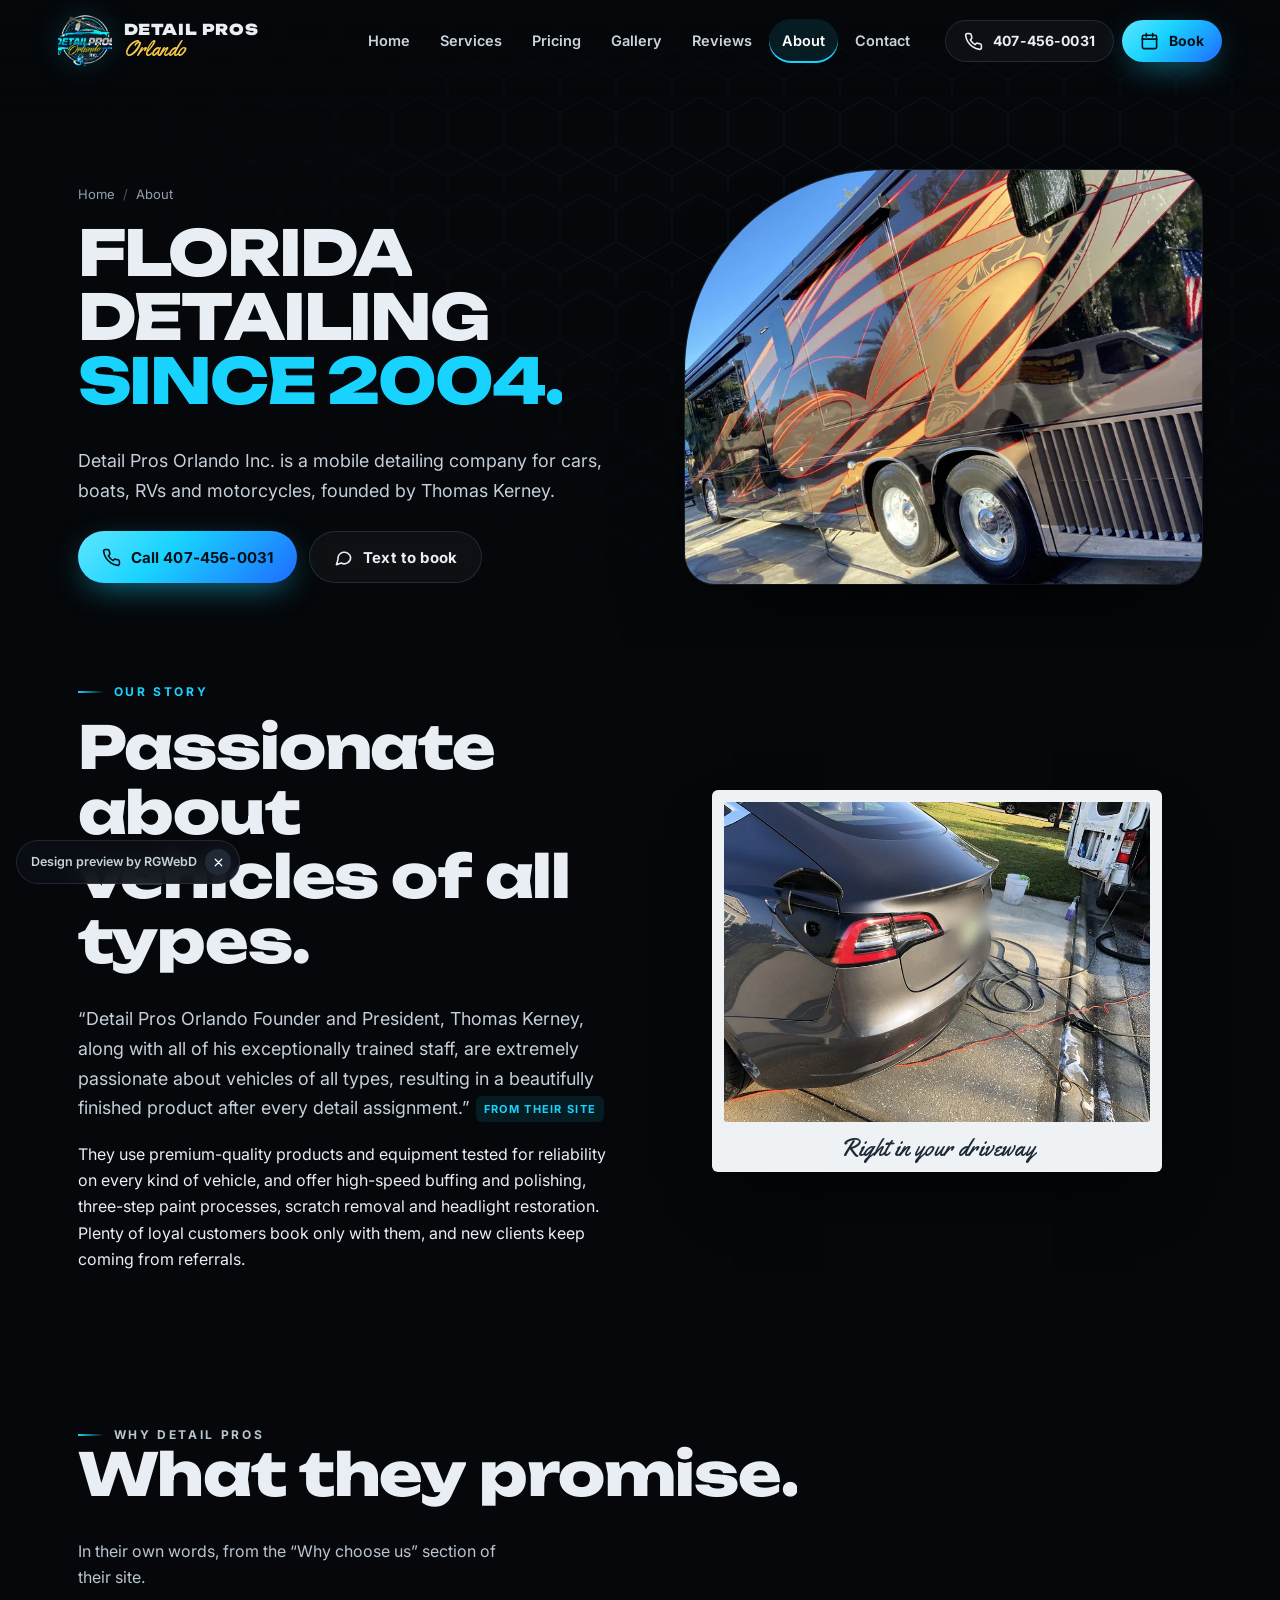
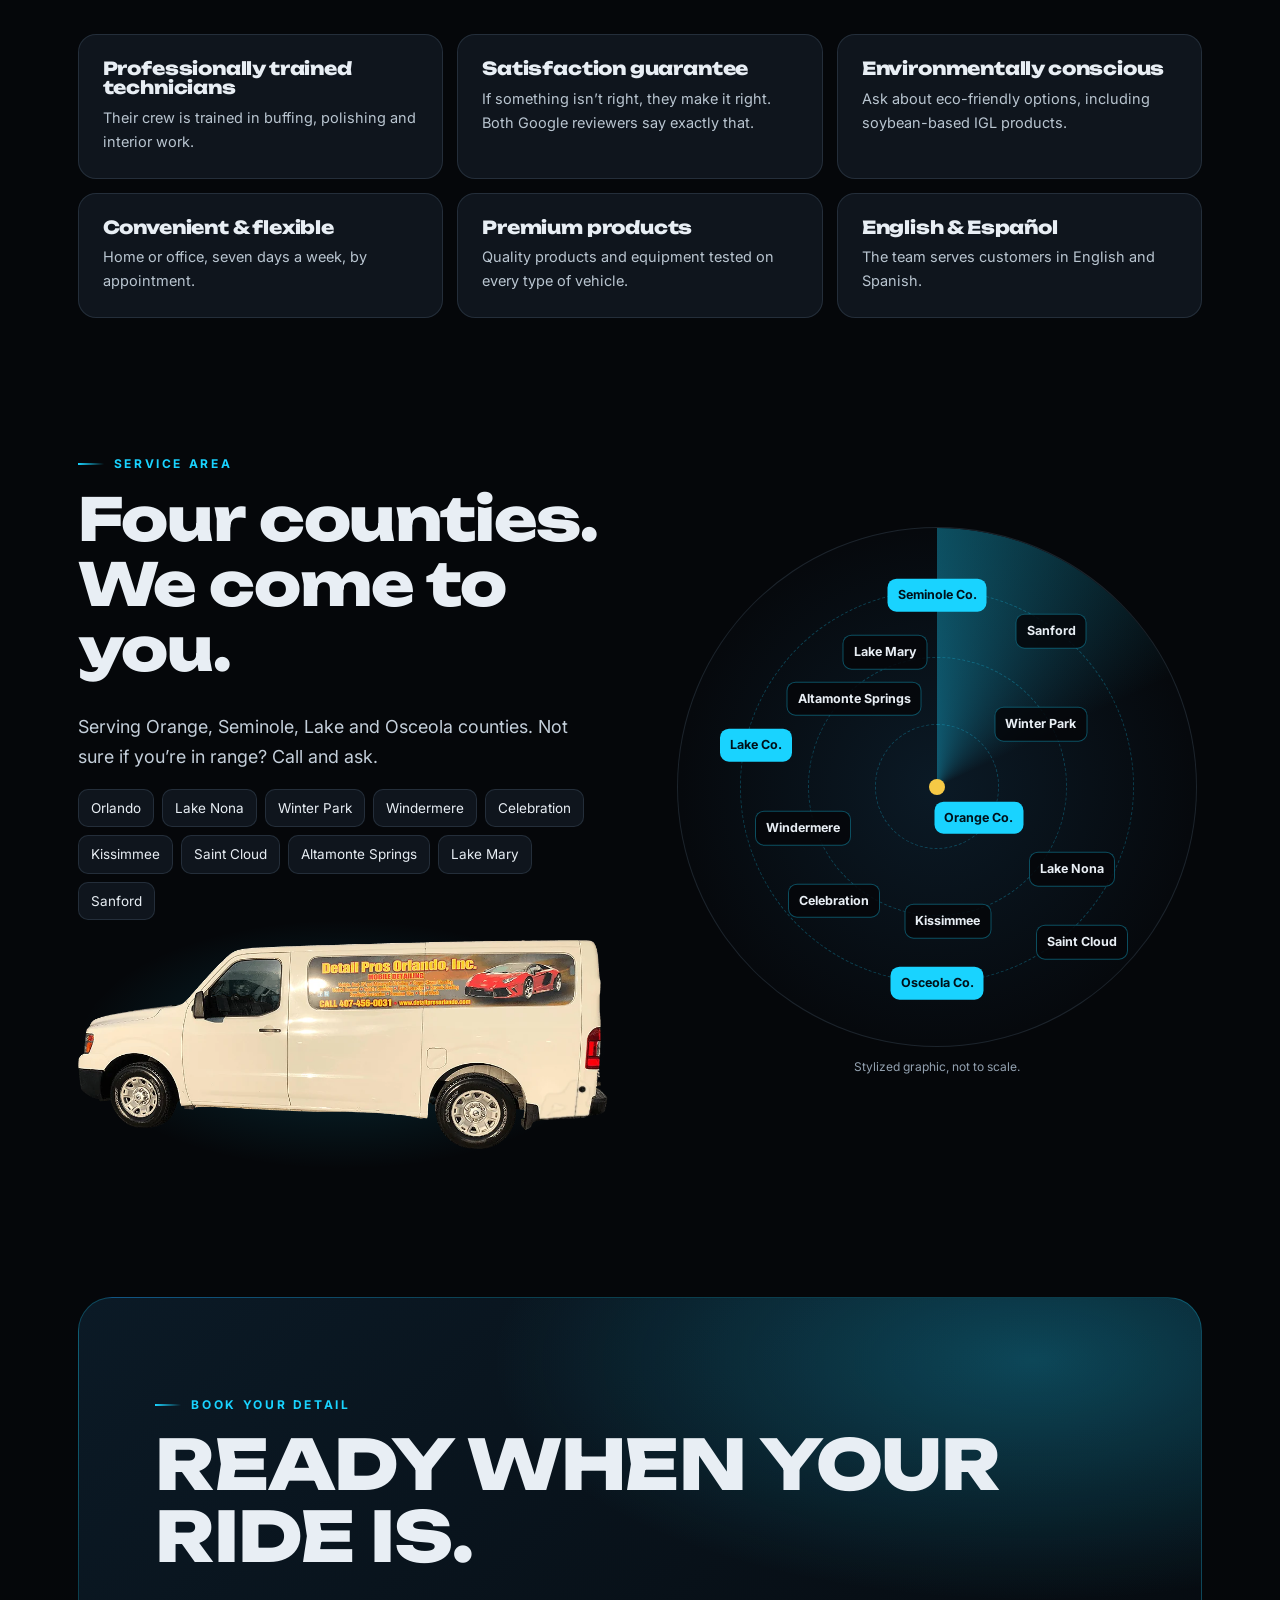
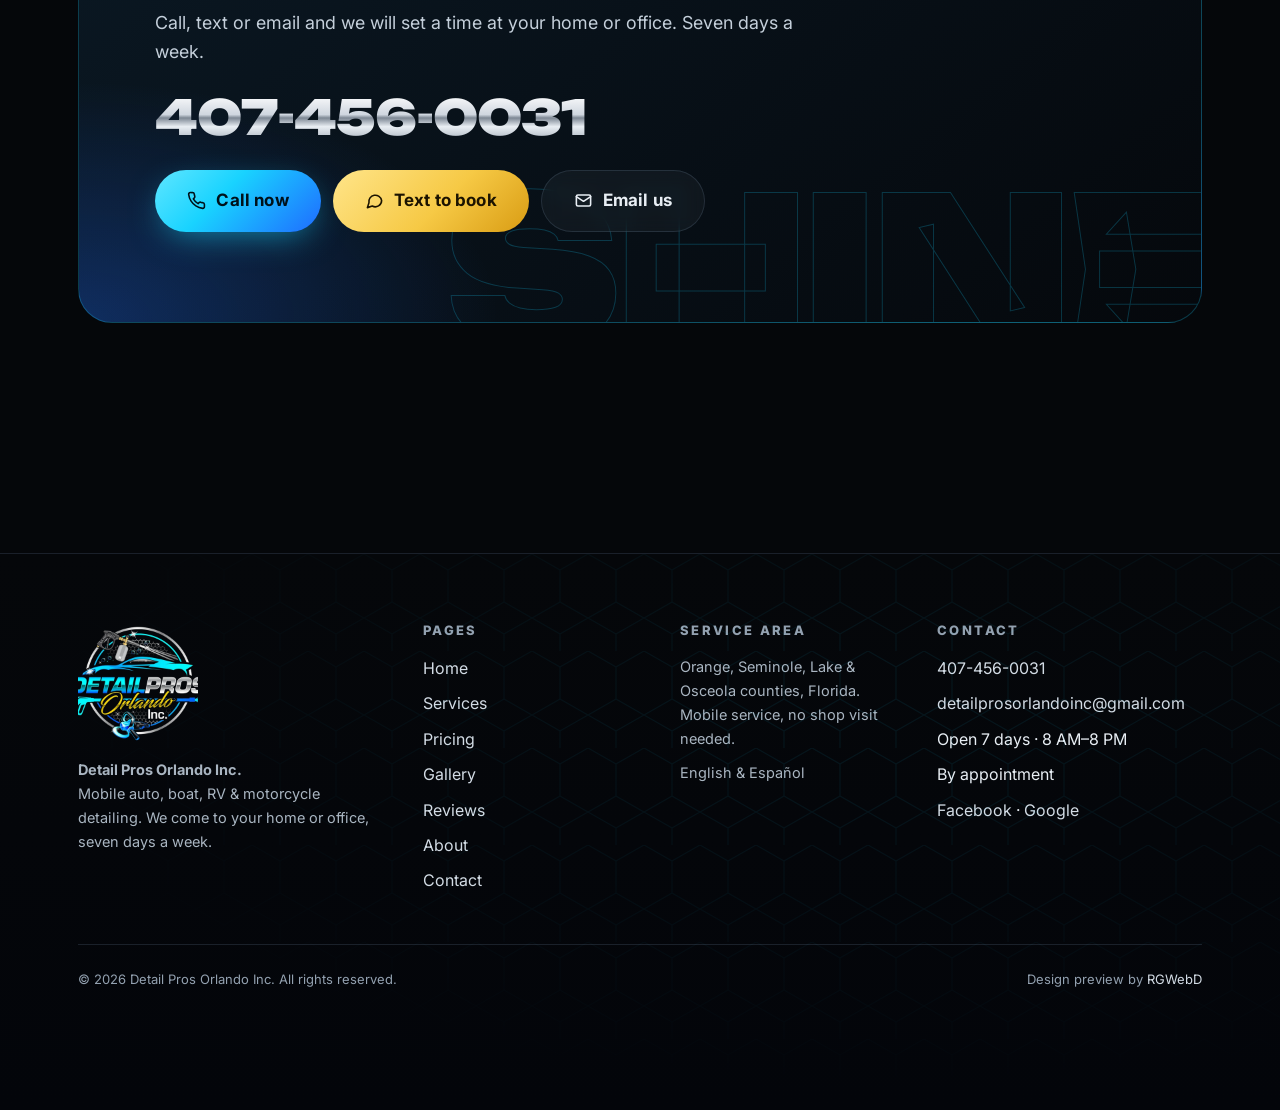
==== commit 79bfe5af: "Polish: hotspots clickable, bead layer, van shadow cleanup, copy fixes" ====
--- a/about.html
+++ b/about.html
@@ -15,7 +15,7 @@
 <p>They use premium-quality products and equipment tested for reliability on every kind of vehicle, and offer high-speed buffing and polishing, three-step paint processes, scratch removal and headlight restoration. Plenty of loyal customers book only with them, and new clients keep coming from referrals.</p></div>
 <figure class="polaroid" data-r="zoom"><img src="assets/img/w28-1600.webp" srcset="assets/img/w28-800.webp 800w, assets/img/w28-1600.webp 1600w" sizes="(max-width:1000px) 90vw, 45vw" width="1600" height="1200" alt="Grey Tesla Model 3 with hoses and detailing gear on the driveway" loading="lazy" decoding="async" ><figcaption>Right in your driveway</figcaption></figure></div></section>
 <section class="sec" style="padding-top:0"><div class="wrap"><div class="ttl"><div><p class="eb">Why Detail Pros</p><h2 class="split-t">What they promise.</h2></div><p>In their own words, from the “Why choose us” section of their site.</p></div><div class="why"><div data-r style="--d:0.00s"><h3>Professionally trained technicians</h3><p>Their crew is trained in buffing, polishing and interior work.</p></div><div data-r style="--d:0.06s"><h3>Satisfaction guarantee</h3><p>If something isn’t right, they make it right. Both Google reviewers say exactly that.</p></div><div data-r style="--d:0.12s"><h3>Environmentally conscious</h3><p>Ask about eco-friendly options, including soybean-based IGL products.</p></div><div data-r style="--d:0.18s"><h3>Convenient & flexible</h3><p>Home or office, seven days a week, by appointment.</p></div><div data-r style="--d:0.24s"><h3>Premium products</h3><p>Quality products and equipment tested on every type of vehicle.</p></div><div data-r style="--d:0.30s"><h3>English & Español</h3><p>The team serves customers in English and Spanish.</p></div></div></div></section>
-<section class="sec" style="padding-top:0"><div class="wrap split"><div><p class="eb">Service area</p><h2 class="split-t">Four counties, one van.</h2><p class="lead">Serving Orange, Seminole, Lake and Osceola counties. Not sure if you’re in range? Call and ask.</p><ul class="cities"><li>Orlando</li><li>Lake Nona</li><li>Winter Park</li><li>Windermere</li><li>Celebration</li><li>Kissimmee</li><li>Saint Cloud</li><li>Altamonte Springs</li><li>Lake Mary</li><li>Sanford</li></ul>
+<section class="sec" style="padding-top:0"><div class="wrap split"><div><p class="eb">Service area</p><h2 class="split-t">Four counties. We come to you.</h2><p class="lead">Serving Orange, Seminole, Lake and Osceola counties. Not sure if you’re in range? Call and ask.</p><ul class="cities"><li>Orlando</li><li>Lake Nona</li><li>Winter Park</li><li>Windermere</li><li>Celebration</li><li>Kissimmee</li><li>Saint Cloud</li><li>Altamonte Springs</li><li>Lake Mary</li><li>Sanford</li></ul>
 <div class="vanpic" data-r><img src="assets/img/van-1000.webp" width="1000" height="400" alt="The white Detail Pros Orlando mobile detailing van" loading="lazy"></div></div>
 <div data-r="zoom"><div class="radar" role="img" aria-label="Stylized service area graphic showing Orange, Seminole, Lake and Osceola counties around Orlando"><span class="rg" style="--i:12%"></span><span class="rg" style="--i:25%"></span><span class="rg" style="--i:38%"></span><span class="sw"></span><span class="ctr"></span><span class="ct co" style="--x:50%;--y:13%">Seminole Co.</span><span class="ct co" style="--x:15%;--y:42%">Lake Co.</span><span class="ct co" style="--x:58%;--y:56%">Orange Co.</span><span class="ct co" style="--x:50%;--y:88%">Osceola Co.</span><span class="ct" style="--x:72%;--y:20%">Sanford</span><span class="ct" style="--x:40%;--y:24%">Lake Mary</span><span class="ct" style="--x:34%;--y:33%">Altamonte Springs</span><span class="ct" style="--x:70%;--y:38%">Winter Park</span><span class="ct" style="--x:24%;--y:58%">Windermere</span><span class="ct" style="--x:76%;--y:66%">Lake Nona</span><span class="ct" style="--x:30%;--y:72%">Celebration</span><span class="ct" style="--x:52%;--y:76%">Kissimmee</span><span class="ct" style="--x:78%;--y:80%">Saint Cloud</span></div><p class="radar-cap">Stylized graphic, not to scale.</p></div></div></section>
 <section class="sec" style="padding-top:0"><div class="wrap"><div class="cta" data-r="zoom"><canvas class="beads" data-n="55" aria-hidden="true"></canvas><span class="ghost" aria-hidden="true">SHINE</span>
--- a/assets/styles.css
+++ b/assets/styles.css
@@ -5,7 +5,7 @@
 [hidden]{display:none!important}
 html{scroll-behavior:smooth;-webkit-text-size-adjust:100%}
 body{margin:0;background:var(--ink);color:var(--tx);font:16px/1.65 var(--fb);overflow-x:hidden}
-img{max-width:100%;display:block}
+img{max-width:100%;height:auto;display:block}
 a{color:inherit}
 p a:not(.btn),.lk{color:var(--cyan);text-underline-offset:3px}
 h1,h2,h3,h4{font-family:var(--fd);font-weight:800;line-height:1.04;letter-spacing:-.02em;margin:0 0 .5em}
@@ -44,6 +44,8 @@
 .prog{position:fixed;left:0;top:0;height:3px;width:100%;z-index:120;background:linear-gradient(90deg,var(--blue),var(--cyan),#fff);transform-origin:0 50%;transform:scaleX(0)}
 /* header */
 .hdr{position:fixed;inset:0 0 auto;z-index:100;transition:background .3s,box-shadow .3s,transform .3s}
+.hdr::before{content:"";position:absolute;inset:0 0 -30px;background:linear-gradient(180deg,rgba(5,7,10,.82),rgba(5,7,10,.4) 60%,transparent);pointer-events:none;z-index:-1;transition:opacity .3s}
+.hdr.sc::before{opacity:0}
 .hdr.sc{background:rgba(5,7,10,.72);backdrop-filter:blur(16px) saturate(1.4);box-shadow:0 1px 0 var(--line)}
 .hdr-in{max-width:1400px;margin:0 auto;display:flex;align-items:center;gap:22px;padding:14px var(--pad)}
 .brand{display:flex;align-items:center;gap:12px;text-decoration:none;flex:none}
@@ -86,12 +88,15 @@
 .hero{min-height:100svh;display:grid;align-items:center;overflow:hidden;isolation:isolate;background:radial-gradient(1200px 700px at 10% 110%,rgba(31,107,255,.22),transparent 60%),var(--ink)}
 .hero-ph{position:absolute;inset:0 0 0 34%;container-type:size;overflow:hidden;z-index:-2;clip-path:url(#wave)}
 .hero-ph .fit{position:absolute;left:50%;top:50%;width:max(100cqw,133.34cqh);aspect-ratio:4/3;transform:translate(-50%,-50%)}
+.hero-ph .fit{z-index:0}.hero-ph .pinsl{z-index:2;pointer-events:none}.hero-ph .pinsl .hs{pointer-events:auto}
+.hero-ph::after{z-index:1}
 .hero-ph .fit img{width:100%;height:100%;object-fit:cover;animation:kb 22s ease-in-out infinite alternate;transform-origin:60% 50%}
 @keyframes kb{to{transform:scale(1.08) translate(-1.5%,-1%)}}
 .hero-ph::after{content:"";position:absolute;inset:0;background:linear-gradient(90deg,var(--ink) 0%,rgba(5,7,10,.55) 18%,rgba(5,7,10,.05) 45%,transparent 70%),linear-gradient(0deg,rgba(5,7,10,.65),transparent 30%);pointer-events:none}
-canvas.beads{position:absolute;inset:0;width:100%;height:100%;z-index:-1;pointer-events:none}
+canvas.beads{position:absolute;inset:0;width:100%;height:100%;z-index:2;pointer-events:none}
+.cta canvas.beads{z-index:-1}
 .hero-cp{position:relative;max-width:var(--max);margin:0 auto;padding:120px var(--pad) 90px;width:100%}
-.hero-cp>div{max-width:660px}
+.hero-cp{pointer-events:none}.hero-cp>div{max-width:660px;pointer-events:auto}
 .hero h1{font-size:clamp(44px,6.6vw,104px);line-height:.95;letter-spacing:-.035em;margin-bottom:22px;text-transform:uppercase}
 .hero h1 .scr{display:block;font-size:.62em;line-height:1;margin:.12em 0 .02em;text-transform:none;letter-spacing:0}
 .hero .ctas{display:flex;flex-wrap:wrap;gap:12px;margin:30px 0 26px}
@@ -143,7 +148,7 @@
 .vroad::after{content:"";position:absolute;left:0;right:0;bottom:52px;height:4px;background:repeating-linear-gradient(90deg,var(--gold) 0 46px,transparent 46px 92px);opacity:.75;animation:dash 1.2s linear infinite;animation-play-state:paused}
 .vanb.go .vroad::after{animation-play-state:running}
 @keyframes dash{to{background-position:-92px 0}}
-.van{position:absolute;bottom:40px;left:50%;width:min(620px,70vw);transform:translateX(-160vw);transition:transform 2.4s cubic-bezier(.15,.75,.25,1)}
+.van{position:absolute;bottom:40px;left:50%;width:min(720px,72vw);transform:translateX(-160vw);transition:transform 2.4s cubic-bezier(.15,.75,.25,1)}
 .vanb.in .van{transform:translateX(-50%)}
 .van img{width:100%;height:auto;filter:drop-shadow(0 18px 18px rgba(0,0,0,.6))}
 .van .spray{position:absolute;left:-6%;bottom:12%;width:30%;height:60%;pointer-events:none}
@@ -169,9 +174,11 @@
 .stats{display:grid;grid-template-columns:repeat(4,1fr);gap:16px}
 .stat{padding:28px 24px;border-radius:var(--r);background:linear-gradient(160deg,var(--panel2),var(--ink2));border:1px solid var(--line);position:relative;overflow:hidden}
 .stat::before{content:"";position:absolute;inset:0 0 auto;height:2px;background:linear-gradient(90deg,transparent,var(--cyan),transparent)}
-.odo{display:flex;font:900 clamp(40px,4.6vw,64px)/1 var(--fd);letter-spacing:-.03em;height:1em;overflow:hidden}
+.odo{font-variant-numeric:tabular-nums;display:flex;font:900 clamp(40px,4.6vw,64px)/1 var(--fd);letter-spacing:-.03em;height:1em;overflow:hidden}
 .odo .col{display:flex;flex-direction:column;transition:transform 1.8s cubic-bezier(.2,.8,.15,1)}
-.odo .col span{height:1em;line-height:1em}
+.odo .col span{height:1em;line-height:1em;text-align:center}
+.vanb .odo,.vanb .bigv{font-size:clamp(34px,3.3vw,50px)}
+.bigv{font:900 clamp(40px,4.6vw,64px)/1 var(--fd);letter-spacing:-.03em}
 .odo .fx{line-height:1em}
 .stat p{margin:12px 0 0;color:#b9c5d0;font-size:14.5px;line-height:1.45}
 .stat small{display:inline-block;margin-top:10px;font-size:11px;letter-spacing:.14em;text-transform:uppercase;color:var(--gold)}
@@ -194,7 +201,7 @@
 .rvw{position:relative}
 .rvw-vp{overflow:hidden;border-radius:28px}
 .rvw-tr{display:flex;transition:transform .7s cubic-bezier(.6,0,.2,1)}
-.rvw-s{flex:0 0 100%;min-width:0;padding:clamp(28px,4vw,56px);background:linear-gradient(150deg,#0d1620,#070a0f);border:1px solid var(--line);border-radius:28px}
+.rvw-s{margin:0;flex:0 0 100%;min-width:0;padding:clamp(28px,4vw,56px);background:linear-gradient(150deg,#0d1620,#070a0f);border:1px solid var(--line);border-radius:28px}
 .rvw-s q{display:block;font:600 clamp(19px,2.1vw,28px)/1.4 var(--fb);quotes:"“" "”";color:#eef3f7}
 .rvw-s q::before{content:"“";display:block;font:900 90px/0.6 var(--fd);color:var(--cyan);margin-bottom:18px}
 .rvw-s q::after{content:none}
@@ -233,7 +240,7 @@
 .ph{padding:clamp(120px,14vw,170px) 0 clamp(40px,6vw,70px);overflow:hidden}
 .ph .wrap{display:grid;grid-template-columns:1.05fr 1fr;gap:clamp(28px,5vw,70px);align-items:center}
 .ph .wrap>*{min-width:0}
-.ph h1{font-size:clamp(40px,5.8vw,86px);text-transform:uppercase;letter-spacing:-.035em;line-height:.96}
+.ph h1{font-size:clamp(34px,4.9vw,74px);text-transform:uppercase;letter-spacing:-.035em;line-height:.96}
 .crumbs{display:flex;gap:8px;font-size:13px;color:var(--mu);margin-bottom:18px;list-style:none;padding:0}
 .crumbs li+li::before{content:"/";margin-right:8px;opacity:.5}
 .crumbs a{text-decoration:none}
